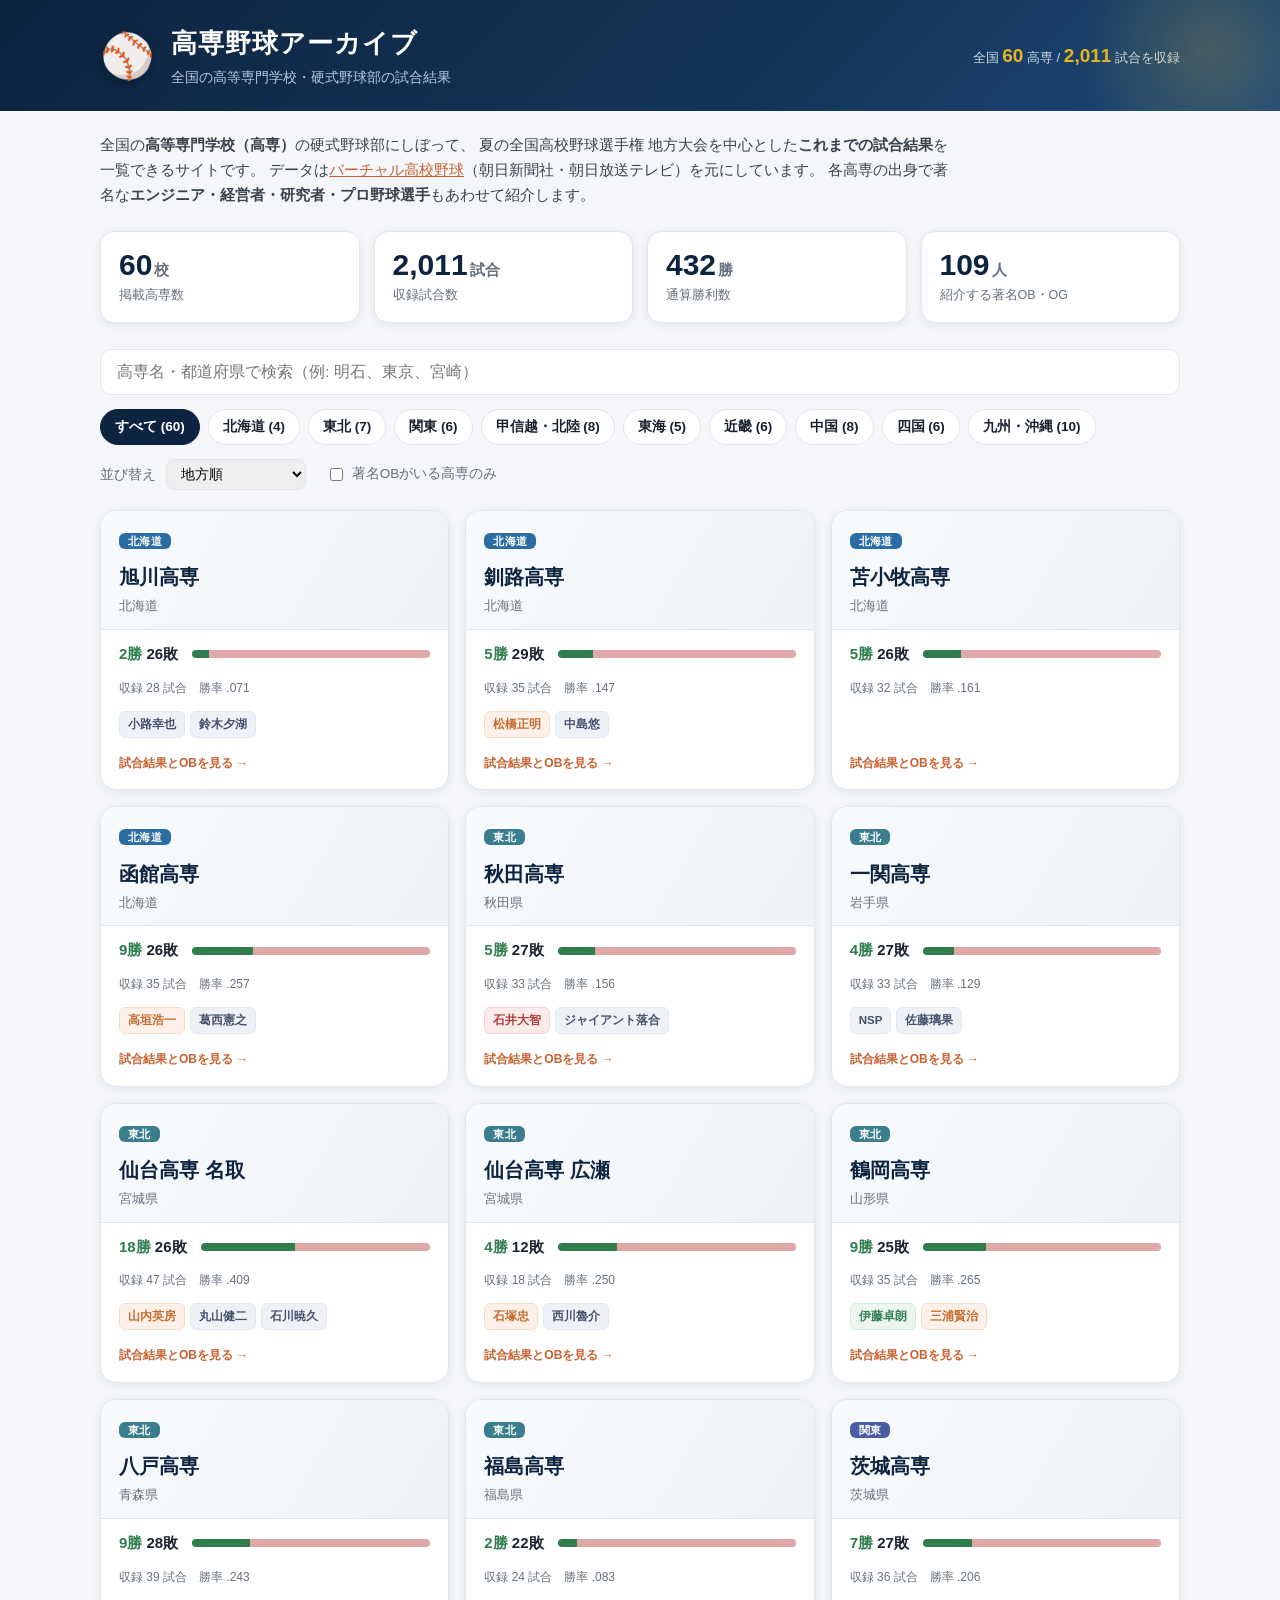
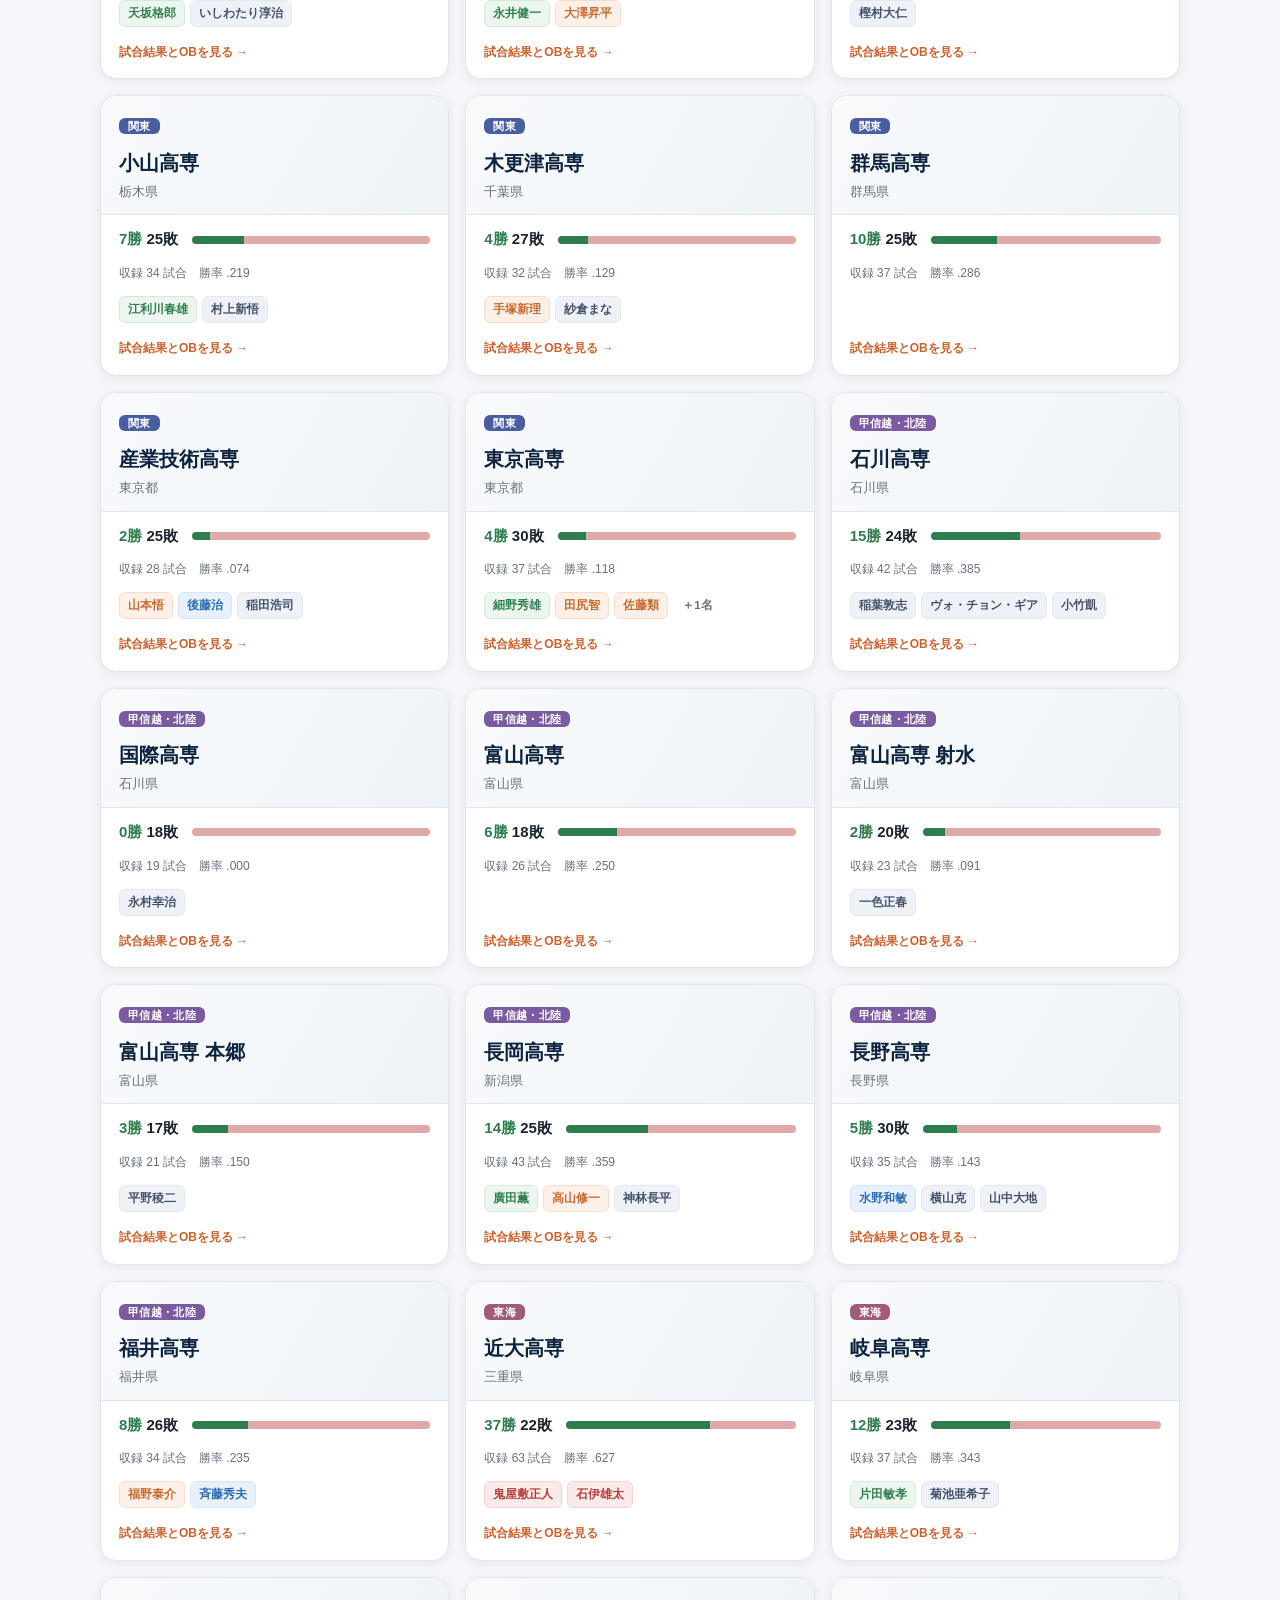
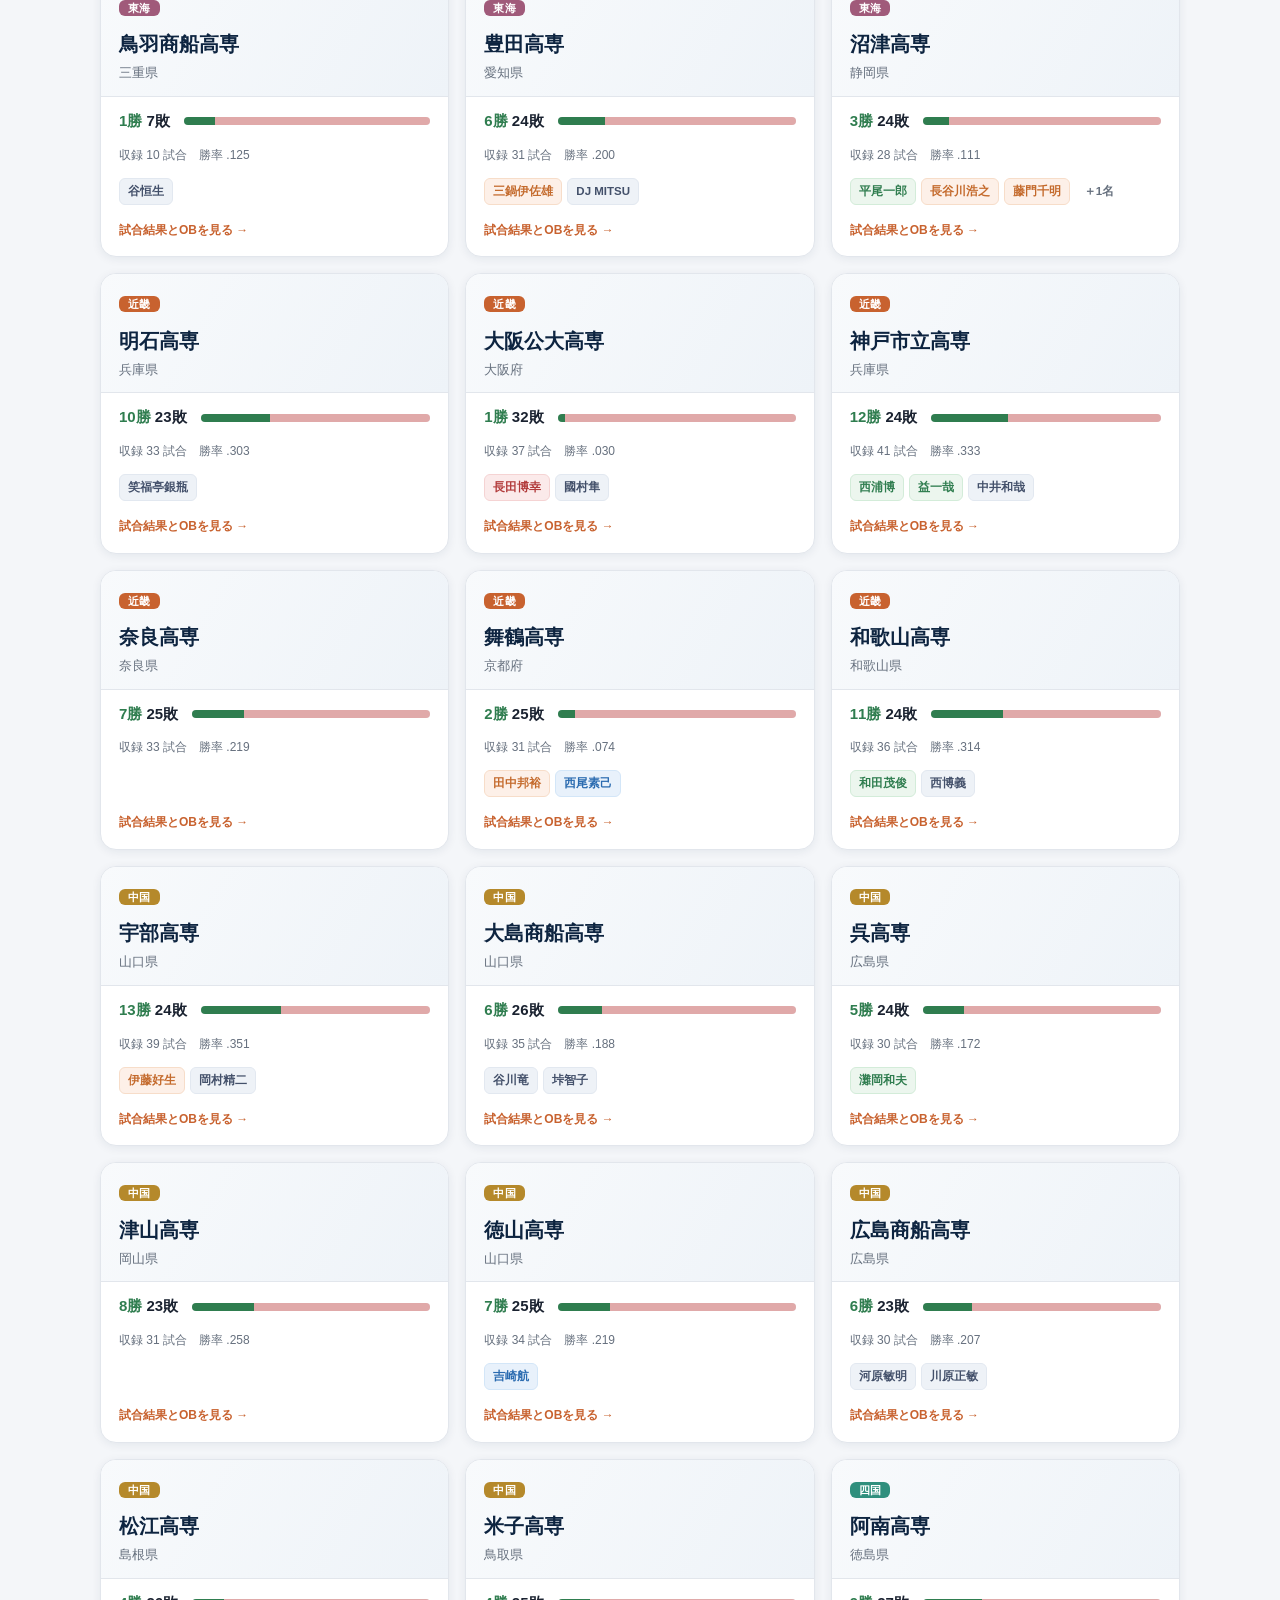
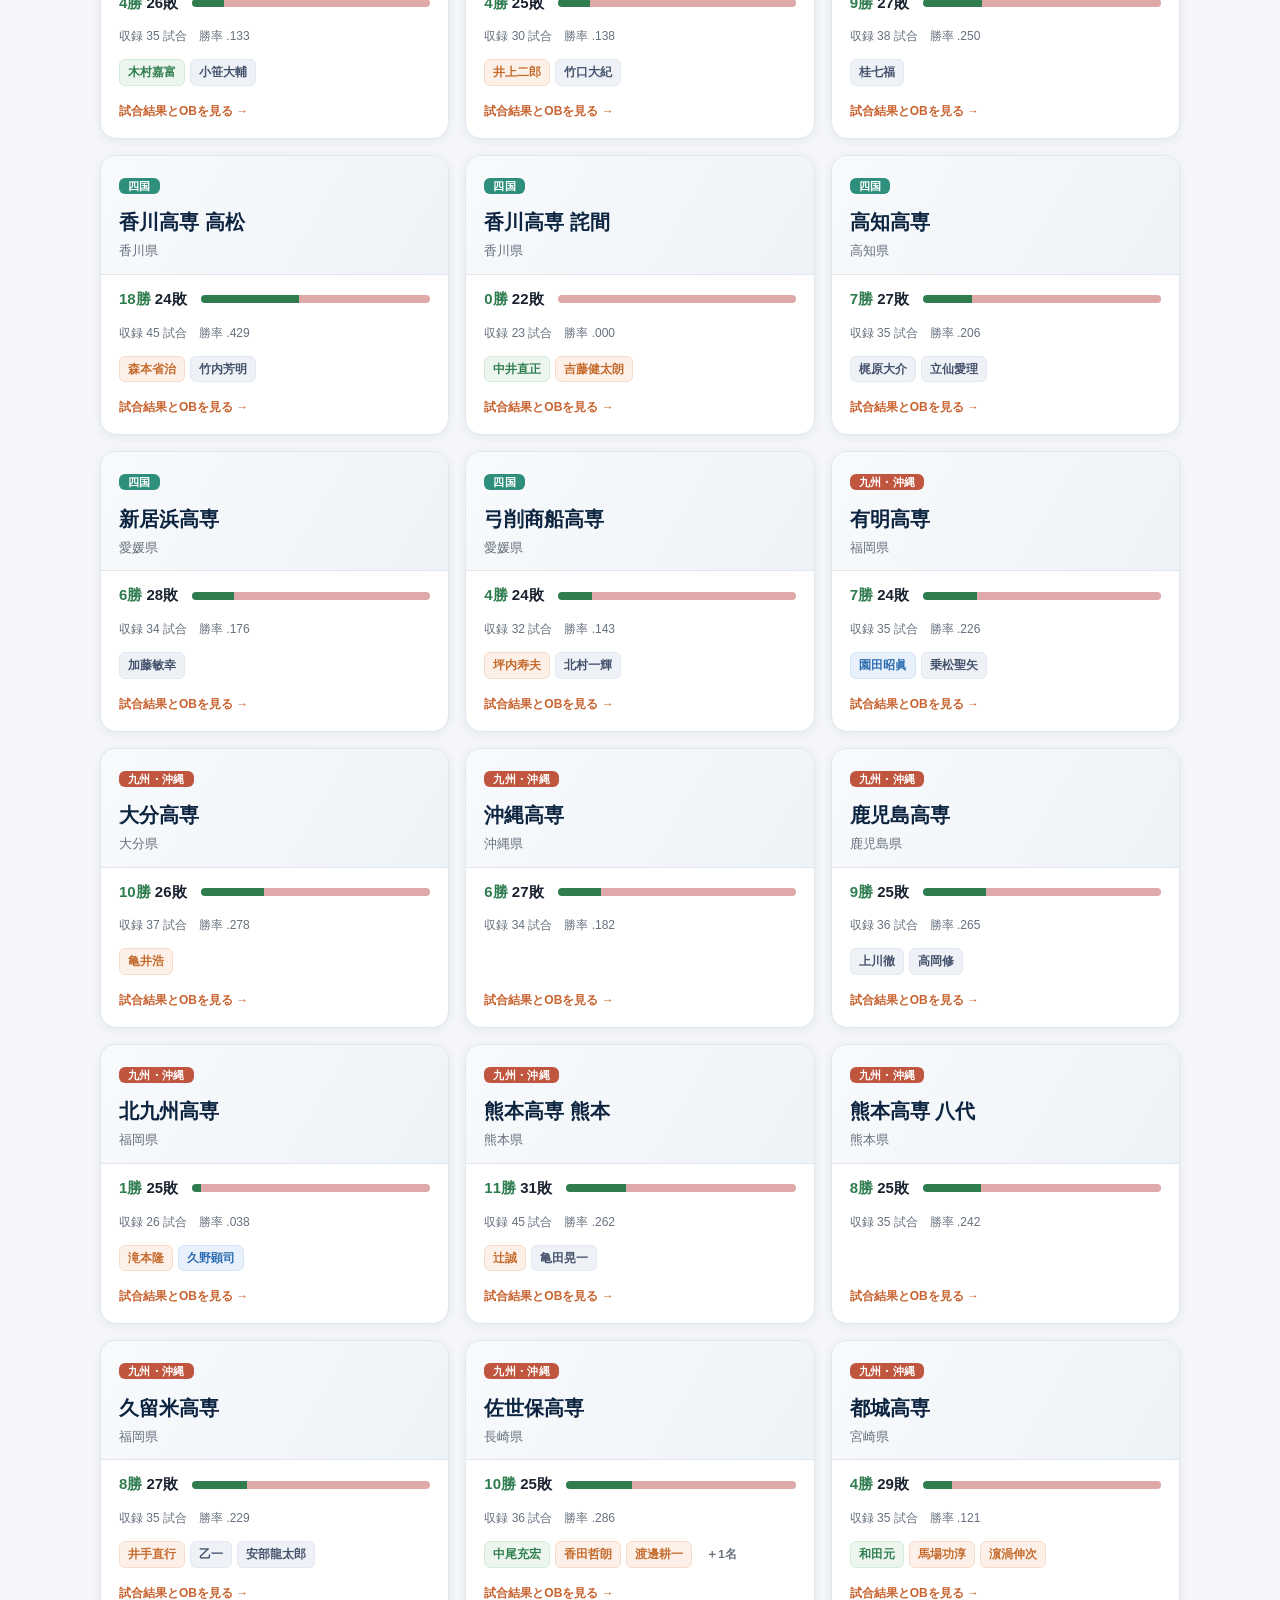
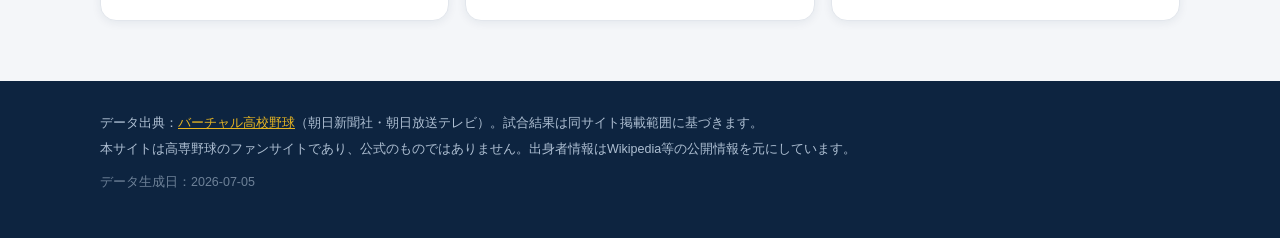
==== index.html @ f4e7f837 "全国高専の試合結果サイト「高専野球アーカイブ」を作成 バーチャル高校野球(vk.sportsbull.jp)の非公開JSON APIから、全国60の高専(本科 キャンパス単位・連合チーム含む)の硬式野" ====
<!DOCTYPE html>
<html lang="ja">
<head>
<meta charset="UTF-8">
<meta name="viewport" content="width=device-width, initial-scale=1.0">
<title>高専野球アーカイブ｜全国高専の試合結果</title>
<meta name="description" content="全国の高等専門学校（高専）の硬式野球部の試合結果を、バーチャル高校野球のデータからまとめたサイト。夏の選手権地方大会を中心にこれまでの戦績を掲載。各高専出身の著名なエンジニア・経営者・研究者・プロ野球選手も紹介。">
<link rel="preconnect" href="https://fonts.googleapis.com">
<link rel="stylesheet" href="assets/style.css">
<link rel="icon" href="data:image/svg+xml,%3Csvg xmlns='http://www.w3.org/2000/svg' viewBox='0 0 100 100'%3E%3Ctext y='.9em' font-size='90'%3E%E2%9A%BE%3C/text%3E%3C/svg%3E">
</head>
<body>
<header class="site-header">
  <div class="wrap header-inner">
    <div class="brand">
      <span class="brand-mark">⚾</span>
      <div class="brand-text">
        <h1>高専野球アーカイブ</h1>
        <p>全国の高等専門学校・硬式野球部の試合結果</p>
      </div>
    </div>
    <div class="header-meta" id="headerMeta"></div>
  </div>
</header>

<section class="intro wrap">
  <p>
    全国の<strong>高等専門学校（高専）</strong>の硬式野球部にしぼって、
    夏の全国高校野球選手権 地方大会を中心とした<strong>これまでの試合結果</strong>を一覧できるサイトです。
    データは<a href="https://vk.sportsbull.jp/koshien/" target="_blank" rel="noopener">バーチャル高校野球</a>（朝日新聞社・朝日放送テレビ）を元にしています。
    各高専の出身で著名な<strong>エンジニア・経営者・研究者・プロ野球選手</strong>もあわせて紹介します。
  </p>
</section>

<section class="stats wrap" id="statsRow"></section>

<section class="controls wrap">
  <div class="search-box">
    <input type="search" id="searchInput" placeholder="高専名・都道府県で検索（例: 明石、東京、宮崎）">
  </div>
  <div class="region-tabs" id="regionTabs"></div>
  <div class="sort-row">
    <label>並び替え
      <select id="sortSelect">
        <option value="region">地方順</option>
        <option value="wins">勝利数が多い順</option>
        <option value="games">試合数が多い順</option>
        <option value="winrate">勝率が高い順</option>
        <option value="kana">五十音順</option>
      </select>
    </label>
    <label class="chk"><input type="checkbox" id="alumniOnly"> 著名OBがいる高専のみ</label>
  </div>
</section>

<main class="wrap">
  <div class="school-grid" id="schoolGrid"></div>
  <p class="empty" id="emptyMsg" hidden>該当する高専が見つかりませんでした。</p>
</main>

<footer class="site-footer">
  <div class="wrap">
    <p>データ出典：<a href="https://vk.sportsbull.jp/koshien/" target="_blank" rel="noopener">バーチャル高校野球</a>（朝日新聞社・朝日放送テレビ）。試合結果は同サイト掲載範囲に基づきます。</p>
    <p>本サイトは高専野球のファンサイトであり、公式のものではありません。出身者情報はWikipedia等の公開情報を元にしています。</p>
    <p class="gen" id="genDate"></p>
  </div>
</footer>

<!-- 詳細モーダル -->
<div class="modal" id="modal" hidden>
  <div class="modal-backdrop" data-close></div>
  <div class="modal-panel" role="dialog" aria-modal="true">
    <button class="modal-close" data-close aria-label="閉じる">×</button>
    <div class="modal-body" id="modalBody"></div>
  </div>
</div>

<script src="assets/data.js"></script>
<script src="assets/app.js"></script>
</body>
</html>
---- assets/style.css ----
:root{
  --navy:#0d2440;
  --navy-2:#143458;
  --dirt:#c8622f;
  --dirt-2:#e0763c;
  --grass:#2f7d4f;
  --gold:#e6b422;
  --ink:#1a2230;
  --muted:#66707e;
  --line:#e2e6ec;
  --bg:#f4f6f9;
  --card:#ffffff;
  --win:#2f7d4f;
  --lose:#b23b3b;
  --shadow:0 2px 10px rgba(13,36,64,.07);
  --shadow-lg:0 18px 50px rgba(13,36,64,.28);
  font-family:"Hiragino Kaku Gothic ProN","Hiragino Sans","Noto Sans JP","Yu Gothic",Meiryo,sans-serif;
}
*{box-sizing:border-box}
html,body{margin:0;padding:0}
body{background:var(--bg);color:var(--ink);line-height:1.65;-webkit-font-smoothing:antialiased}
a{color:var(--dirt)}
.wrap{max-width:1120px;margin:0 auto;padding:0 20px}

/* header */
.site-header{
  background:linear-gradient(135deg,var(--navy) 0%,var(--navy-2) 60%,#1c4a7a 100%);
  color:#fff;position:relative;overflow:hidden;
}
.site-header::after{
  content:"";position:absolute;right:-60px;bottom:-70px;width:260px;height:260px;
  background:radial-gradient(circle at center,rgba(230,180,34,.22),transparent 70%);
}
.header-inner{display:flex;align-items:center;justify-content:space-between;gap:20px;padding:22px 20px;flex-wrap:wrap}
.brand{display:flex;align-items:center;gap:16px}
.brand-mark{font-size:44px;line-height:1;filter:drop-shadow(0 3px 6px rgba(0,0,0,.3))}
.brand-text h1{margin:0;font-size:26px;letter-spacing:.04em;font-weight:800}
.brand-text p{margin:2px 0 0;font-size:13.5px;color:#b9cbe0}
.header-meta{font-size:13px;color:#cdd9e8;text-align:right}
.header-meta b{color:var(--gold);font-size:19px}

/* intro */
.intro{padding:22px 20px 6px}
.intro p{margin:0;font-size:15px;color:#38434f;max-width:860px}

/* stats */
.stats{display:grid;grid-template-columns:repeat(4,1fr);gap:14px;padding:18px 20px 6px}
.stat-card{background:var(--card);border:1px solid var(--line);border-radius:14px;padding:16px 18px;box-shadow:var(--shadow)}
.stat-card .num{font-size:30px;font-weight:800;color:var(--navy);line-height:1.1}
.stat-card .num small{font-size:15px;color:var(--muted);font-weight:700;margin-left:2px}
.stat-card .lbl{font-size:12.5px;color:var(--muted);margin-top:4px}

/* controls */
.controls{padding:20px}
.search-box input{
  width:100%;padding:13px 16px;font-size:15.5px;border:1.5px solid var(--line);
  border-radius:12px;background:#fff;outline:none;transition:border-color .15s;
}
.search-box input:focus{border-color:var(--dirt)}
.region-tabs{display:flex;flex-wrap:wrap;gap:8px;margin-top:14px}
.region-tabs button{
  border:1.5px solid var(--line);background:#fff;color:var(--ink);
  padding:8px 14px;border-radius:999px;font-size:13.5px;cursor:pointer;font-weight:700;
  transition:all .15s;
}
.region-tabs button:hover{border-color:var(--dirt)}
.region-tabs button.active{background:var(--navy);border-color:var(--navy);color:#fff}
.sort-row{display:flex;align-items:center;gap:20px;margin-top:14px;flex-wrap:wrap;font-size:13.5px;color:var(--muted)}
.sort-row select{margin-left:6px;padding:6px 10px;border:1.5px solid var(--line);border-radius:8px;font-size:13.5px;font-family:inherit}
.sort-row .chk{display:flex;align-items:center;gap:6px;cursor:pointer}

/* grid */
.school-grid{display:grid;grid-template-columns:repeat(auto-fill,minmax(320px,1fr));gap:16px;padding-bottom:40px}
.card{
  background:var(--card);border:1px solid var(--line);border-radius:16px;overflow:hidden;
  box-shadow:var(--shadow);cursor:pointer;transition:transform .14s,box-shadow .14s;display:flex;flex-direction:column;
}
.card:hover{transform:translateY(-3px);box-shadow:0 12px 30px rgba(13,36,64,.14)}
.card-top{padding:16px 18px 12px;background:linear-gradient(120deg,#f8fafc,#eef3f8);border-bottom:1px solid var(--line);position:relative}
.card-region{font-size:11px;font-weight:800;color:#fff;background:var(--grass);padding:2px 9px;border-radius:6px;letter-spacing:.03em}
.card-region[data-r="北海道"]{background:#2b6ca3}
.card-region[data-r="東北"]{background:#3a7d8c}
.card-region[data-r="関東"]{background:#4a5da0}
.card-region[data-r="甲信越・北陸"]{background:#7a5aa0}
.card-region[data-r="東海"]{background:#a05a7a}
.card-region[data-r="近畿"]{background:var(--dirt)}
.card-region[data-r="中国"]{background:#b5892b}
.card-region[data-r="四国"]{background:#2f8f7d}
.card-region[data-r="九州・沖縄"]{background:#c0563f}
.card h2{margin:8px 0 2px;font-size:20px;font-weight:800;color:var(--navy)}
.card .pref{font-size:12.5px;color:var(--muted)}
.card-body{padding:12px 18px 16px;display:flex;flex-direction:column;gap:12px;flex:1}
.record{display:flex;align-items:center;gap:14px}
.record .rec-main{font-size:15px;font-weight:800;color:var(--ink)}
.record .rec-main .w{color:var(--win)}
.record .rec-main .l{color:var(--lose)}
.winbar{flex:1;height:8px;border-radius:99px;background:#edf0f4;overflow:hidden;display:flex}
.winbar .wb-w{background:var(--win)}
.winbar .wb-l{background:#e0a9a9}
.rec-sub{font-size:12px;color:var(--muted)}
.alumni-tags{display:flex;flex-wrap:wrap;gap:5px}
.tag{font-size:11.5px;font-weight:700;padding:3px 8px;border-radius:6px;background:#eef2f7;color:#43506a;border:1px solid #e2e8f0}
.tag.eng{background:#e8f1fb;color:#2a6bb0;border-color:#d3e6f8}
.tag.biz{background:#fdf0e8;color:#c46a2c;border-color:#f7ddc9}
.tag.res{background:#ecf6ee;color:#2f7d4f;border-color:#d3ecd9}
.tag.bb{background:#fbeaea;color:#b23b3b;border-color:#f5d3d3}
.tag.more{background:transparent;color:var(--muted);border-color:transparent}
.card-foot{margin-top:auto;font-size:12px;color:var(--dirt);font-weight:700}

.empty{text-align:center;color:var(--muted);padding:50px 0}

/* footer */
.site-footer{background:var(--navy);color:#aebfd2;padding:26px 0 40px;margin-top:20px;font-size:12.5px}
.site-footer a{color:#e6b422}
.site-footer p{margin:6px 0}
.site-footer .gen{opacity:.6;margin-top:12px}

/* modal */
.modal{position:fixed;inset:0;z-index:50;display:flex;align-items:flex-start;justify-content:center;padding:40px 16px;overflow-y:auto}
.modal[hidden]{display:none}
.modal-backdrop{position:fixed;inset:0;background:rgba(10,24,42,.55);backdrop-filter:blur(2px)}
.modal-panel{position:relative;background:var(--bg);border-radius:18px;max-width:840px;width:100%;box-shadow:var(--shadow-lg);z-index:1;margin:auto}
.modal-close{position:absolute;top:12px;right:14px;z-index:3;border:none;background:rgba(255,255,255,.9);width:38px;height:38px;border-radius:50%;font-size:22px;cursor:pointer;color:var(--navy);box-shadow:var(--shadow)}
.modal-body{padding:0 0 26px}
.m-head{background:linear-gradient(135deg,var(--navy),#1c4a7a);color:#fff;padding:26px 28px 22px;border-radius:18px 18px 0 0}
.m-head .m-region{font-size:11.5px;font-weight:800;background:rgba(255,255,255,.18);padding:3px 10px;border-radius:6px}
.m-head h2{margin:10px 0 2px;font-size:28px;font-weight:800}
.m-head .m-pref{font-size:13.5px;color:#c3d3e6}
.m-head .m-rec{margin-top:14px;display:flex;gap:22px;flex-wrap:wrap;font-size:13.5px}
.m-head .m-rec b{font-size:22px;display:block}
.m-teamnames{font-size:11.5px;color:#a9c0d8;margin-top:10px}
.m-section{padding:22px 28px 4px}
.m-section h3{font-size:16px;margin:0 0 12px;color:var(--navy);display:flex;align-items:center;gap:8px}
.m-section h3::before{content:"";width:4px;height:16px;background:var(--dirt);border-radius:2px}

/* alumni list */
.alumni-list{display:grid;grid-template-columns:1fr 1fr;gap:10px}
.alumnus{background:#fff;border:1px solid var(--line);border-radius:12px;padding:12px 14px}
.alumnus .a-top{display:flex;align-items:center;gap:8px}
.alumnus .a-name{font-weight:800;font-size:15px}
.alumnus .a-field{font-size:10.5px;font-weight:800;padding:2px 7px;border-radius:5px}
.a-field.eng{background:#e8f1fb;color:#2a6bb0}
.a-field.biz{background:#fdf0e8;color:#c46a2c}
.a-field.res{background:#ecf6ee;color:#2f7d4f}
.a-field.bb{background:#fbeaea;color:#b23b3b}
.a-field.etc{background:#eef2f7;color:#5a6478}
.alumnus .a-desc{font-size:12.5px;color:#4a5464;margin-top:5px;line-height:1.55}
.no-alumni{font-size:13px;color:var(--muted);background:#fff;border:1px dashed var(--line);border-radius:12px;padding:14px}

/* games */
.season-filter{display:flex;gap:6px;margin:0 0 12px}
.season-filter button{border:1.5px solid var(--line);background:#fff;padding:5px 13px;border-radius:999px;font-size:12.5px;cursor:pointer;font-weight:700;color:var(--ink)}
.season-filter button.active{background:var(--dirt);border-color:var(--dirt);color:#fff}
.year-group{margin-bottom:18px}
.year-head{display:flex;align-items:baseline;gap:10px;margin:0 0 8px;padding-bottom:5px;border-bottom:2px solid #e6ebf1}
.year-head .yr{font-size:18px;font-weight:800;color:var(--navy)}
.year-head .yr-sum{font-size:12px;color:var(--muted)}
.game-table{width:100%;border-collapse:collapse;font-size:13px;background:#fff;border-radius:10px;overflow:hidden}
.game-table td{padding:9px 10px;border-bottom:1px solid #eef1f5;vertical-align:middle}
.game-table tr:last-child td{border-bottom:none}
.g-tour{color:var(--muted);font-size:11.5px;white-space:nowrap}
.g-round{font-weight:700;white-space:nowrap;font-size:12px}
.g-opp{font-weight:700}
.g-opp .self{color:var(--muted);font-weight:600;font-size:11px}
.g-score{font-weight:800;font-variant-numeric:tabular-nums;white-space:nowrap;text-align:center}
.g-res{width:30px;text-align:center;font-weight:800}
.badge{display:inline-block;min-width:24px;padding:2px 7px;border-radius:6px;color:#fff;font-size:11.5px;font-weight:800;text-align:center}
.badge.win{background:var(--win)}
.badge.lose{background:var(--lose)}
.badge.draw{background:#7c8698}
.season-pill{display:inline-block;font-size:10px;font-weight:800;padding:1px 6px;border-radius:4px;margin-right:6px;color:#fff}
.season-pill.夏{background:var(--dirt)}
.season-pill.春{background:#5aa0c0}
.season-pill.秋{background:#b5892b}
.season-pill.その他{background:#8892a0}

@media (max-width:720px){
  .stats{grid-template-columns:1fr 1fr}
  .brand-text h1{font-size:21px}
  .school-grid{grid-template-columns:1fr}
  .alumni-list{grid-template-columns:1fr}
  .header-meta{text-align:left;width:100%}
  .m-head h2{font-size:23px}
}
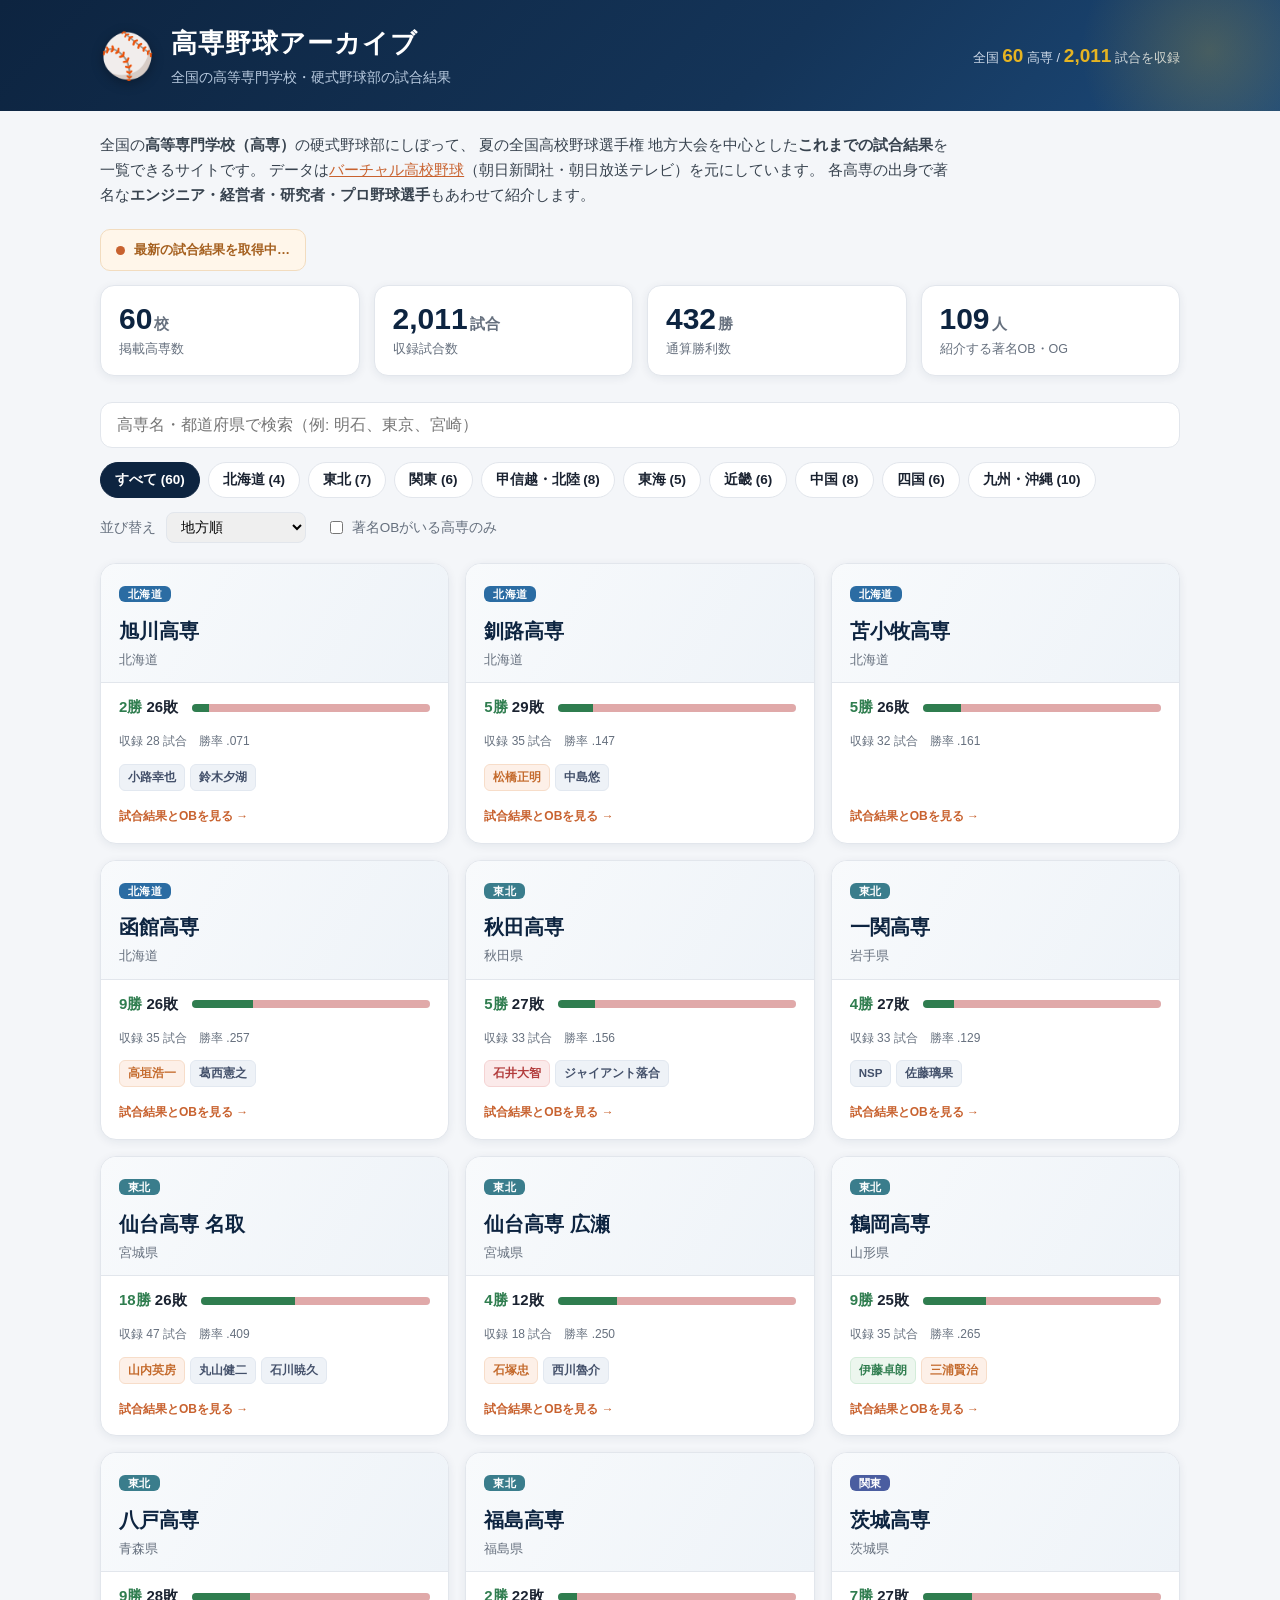
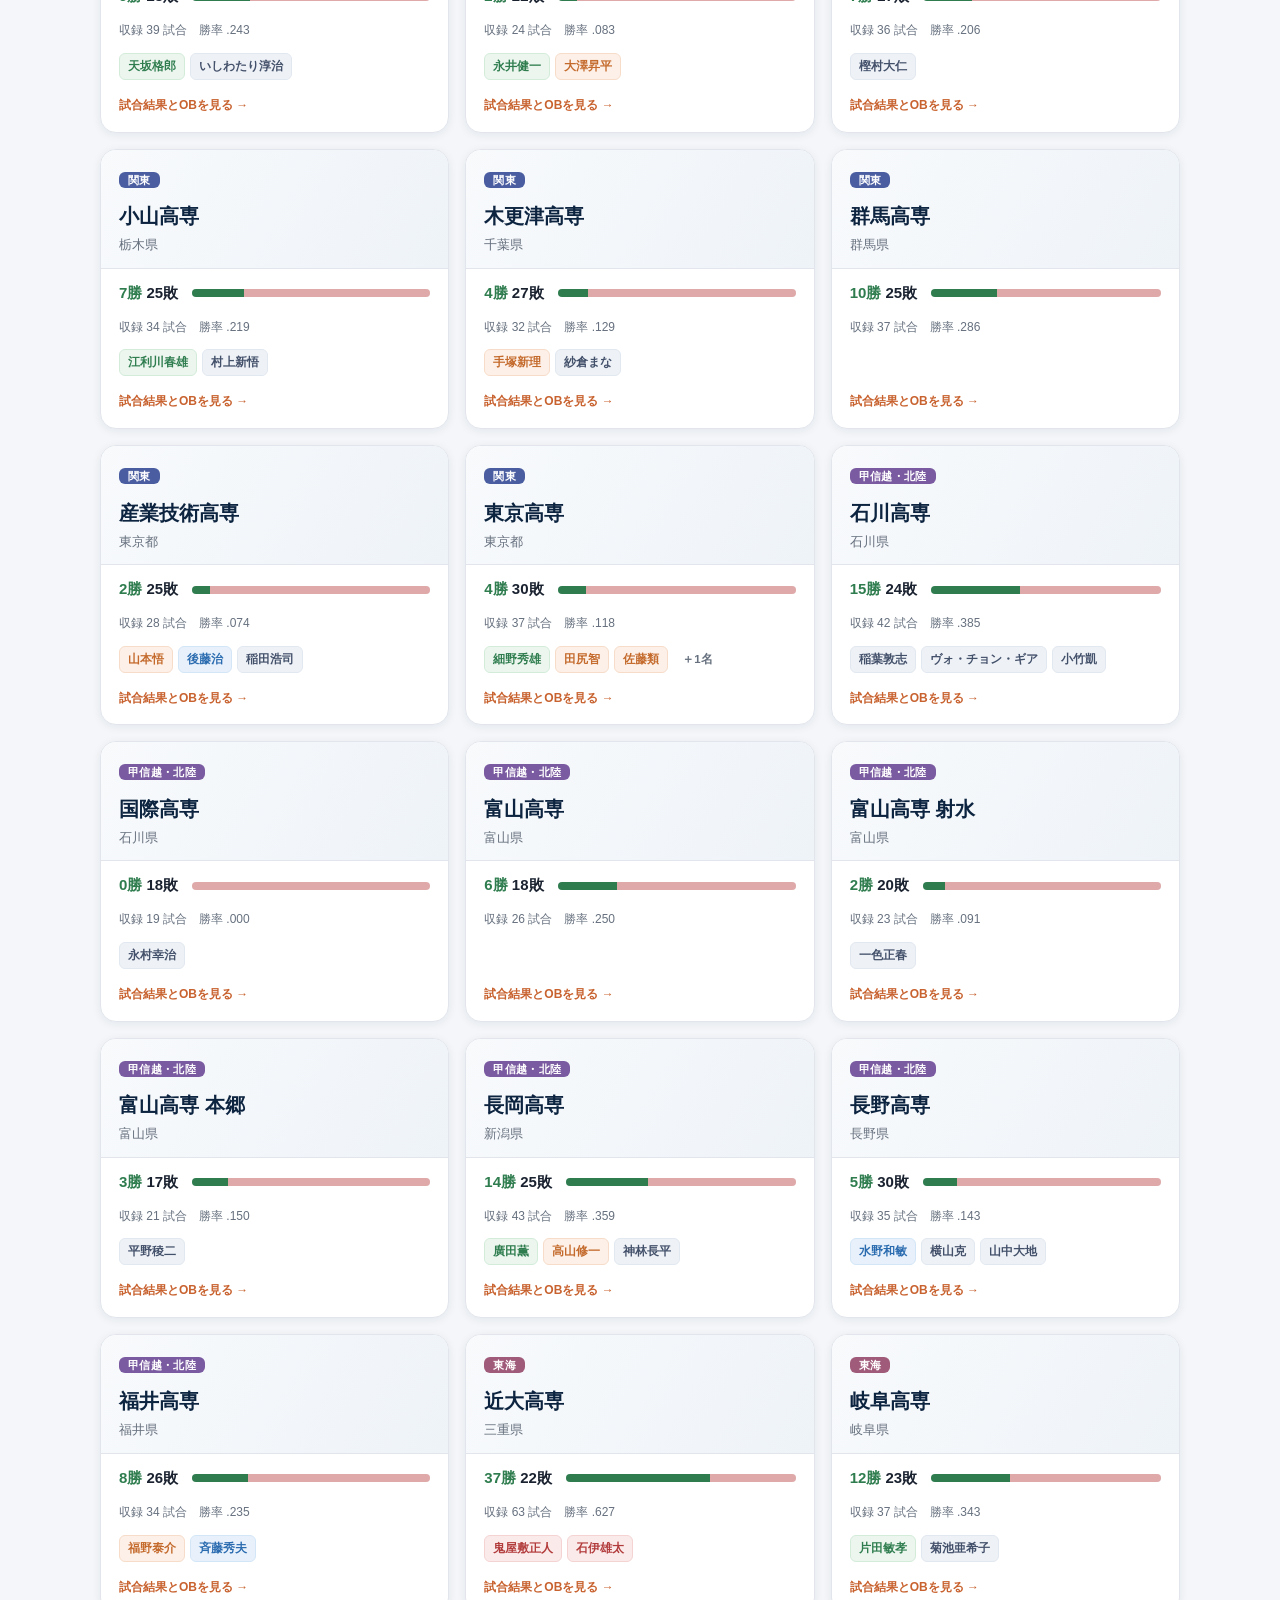
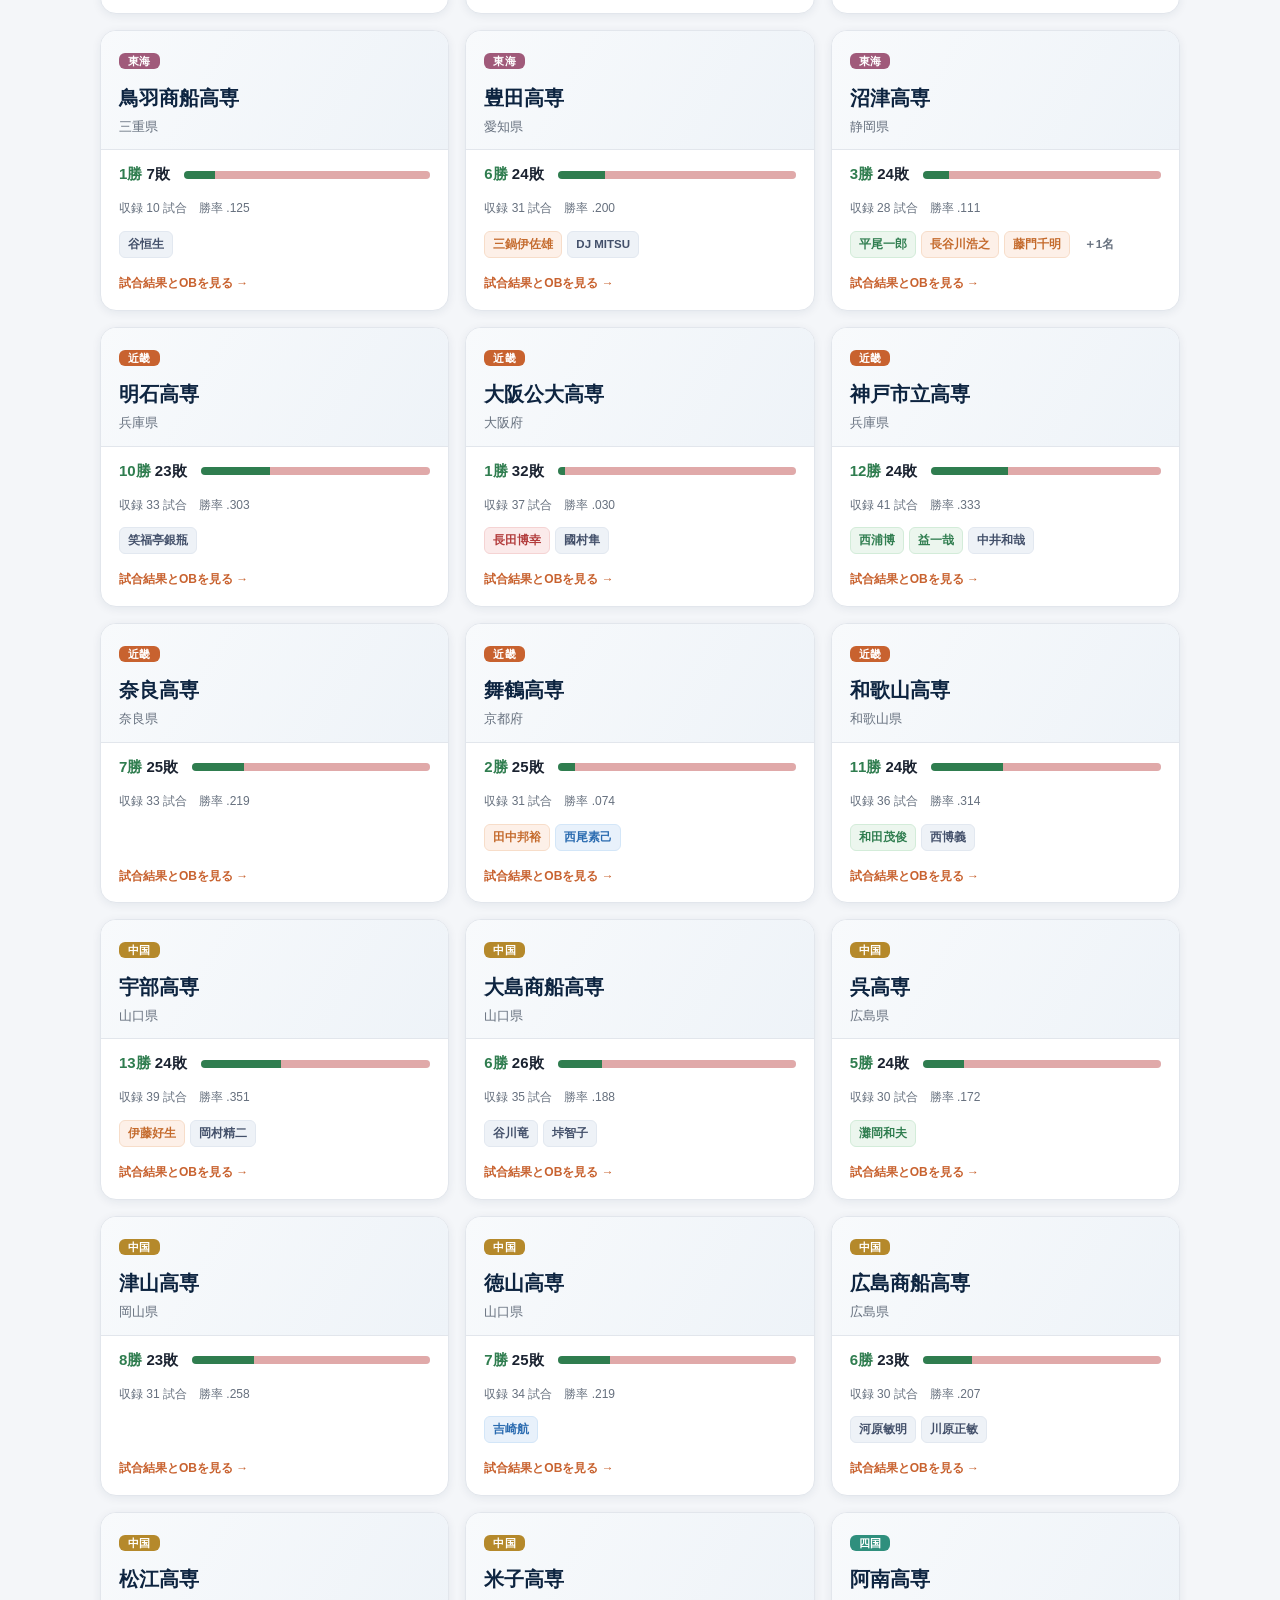
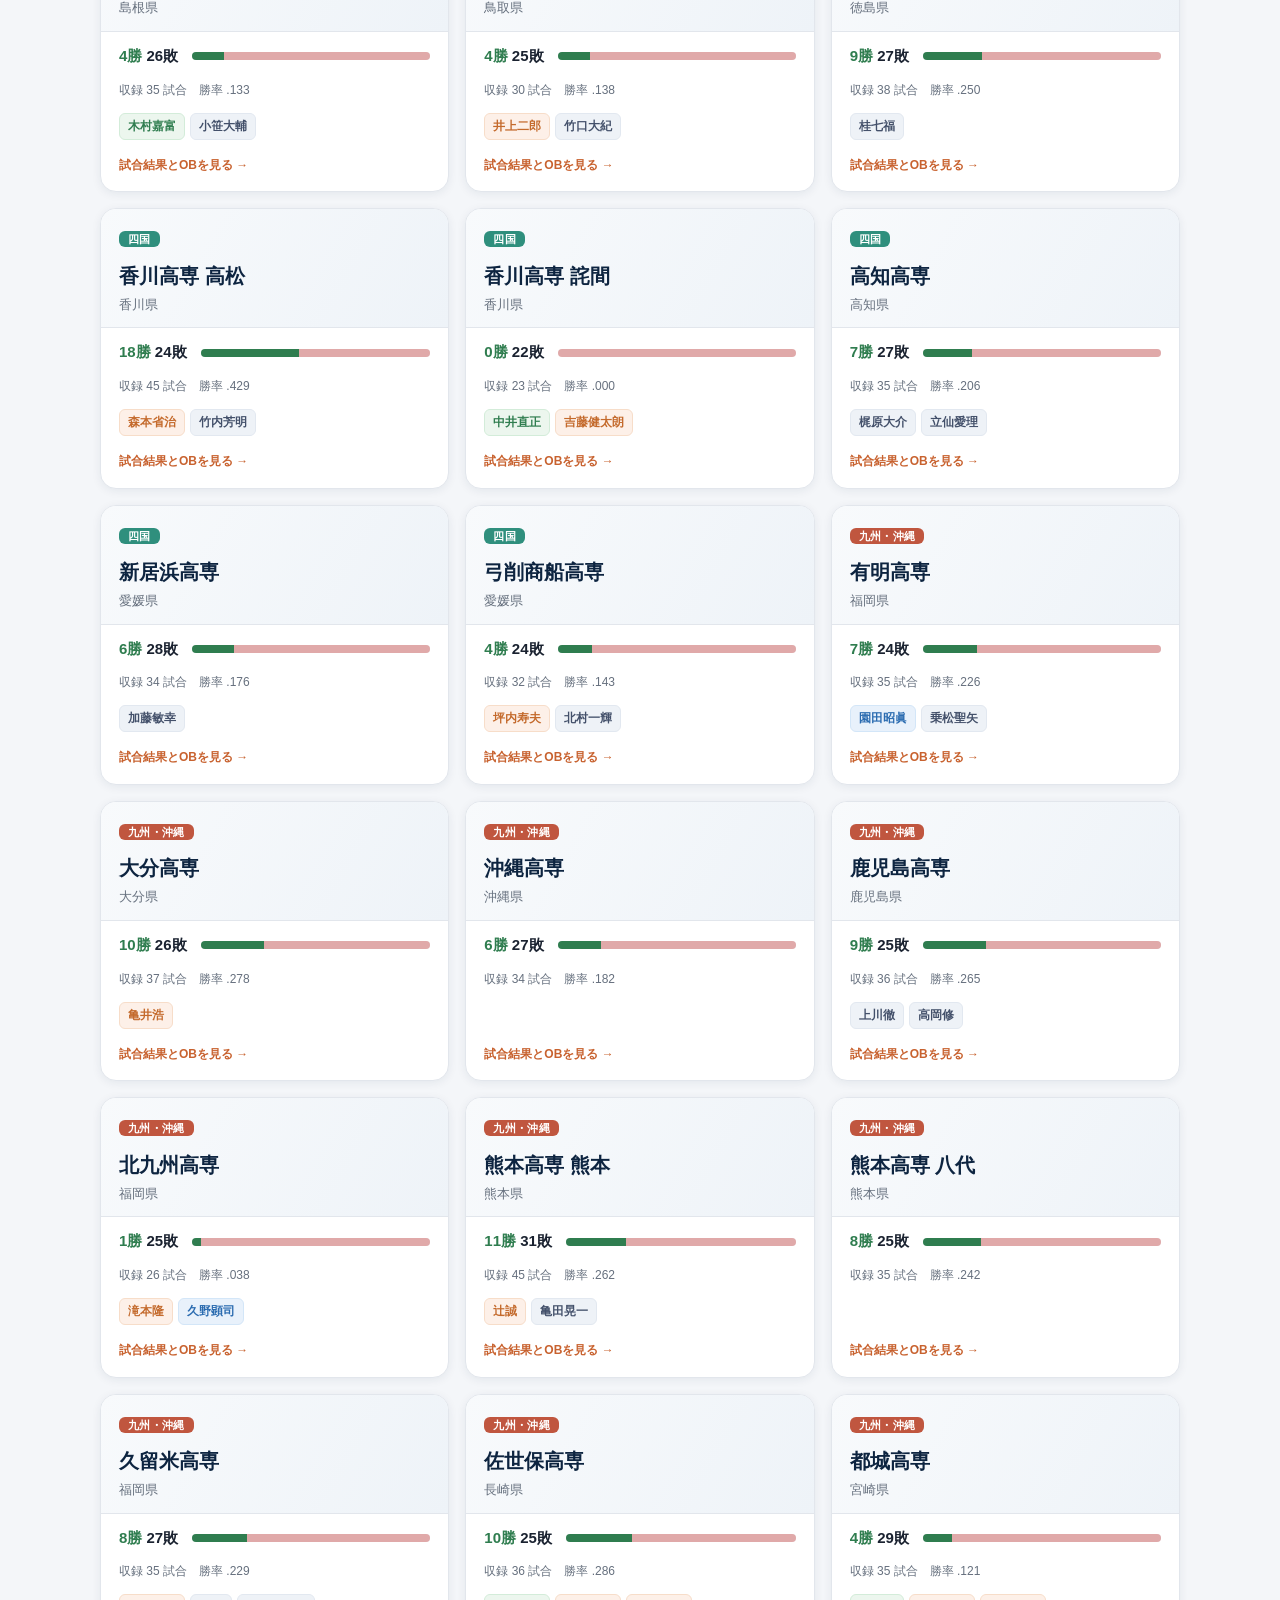
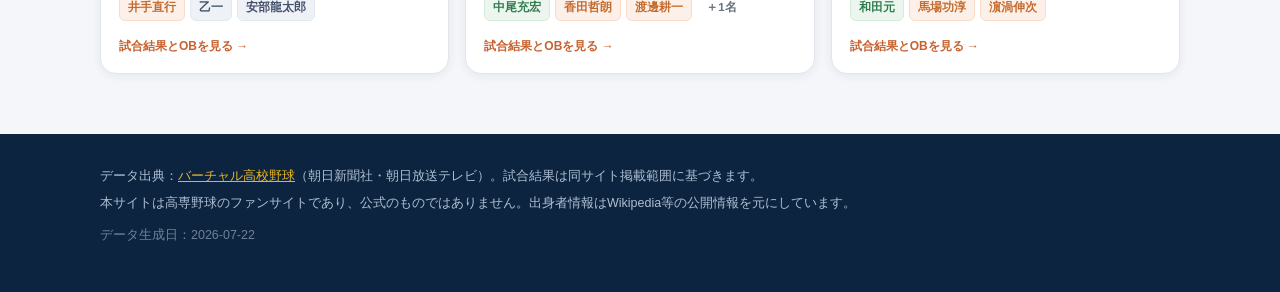
==== commit c56a4562: "ページを開くたびに最新試合結果を取得するライブ更新を追加 夏の地方大会シーズン向けに、表示時にスナップショットを即時表示しつつ、 バックグラウンドでバーチャル高校野球のJSONP API(school" ====
--- a/index.html
+++ b/index.html
@@ -31,6 +31,8 @@
     各高専の出身で著名な<strong>エンジニア・経営者・研究者・プロ野球選手</strong>もあわせて紹介します。
   </p>
 </section>
+
+<div class="wrap"><div class="live-status" id="liveStatus" hidden></div></div>
 
 <section class="stats wrap" id="statsRow"></section>
 
--- a/assets/style.css
+++ b/assets/style.css
@@ -42,6 +42,15 @@
 /* intro */
 .intro{padding:22px 20px 6px}
 .intro p{margin:0;font-size:15px;color:#38434f;max-width:860px}
+
+/* live status */
+.live-status{margin:16px 0 -4px;padding:9px 15px;border-radius:10px;font-size:13px;font-weight:700;display:inline-flex;align-items:center;gap:9px}
+.live-status.loading{background:#fff6ea;color:#a5601f;border:1px solid #f2dcbf}
+.live-status.done{background:#ecf6ee;color:#2f7d4f;border:1px solid #d3ecd9}
+.live-status .ls-dot{width:9px;height:9px;border-radius:50%;background:var(--dirt);position:relative;flex:none}
+.live-status.loading .ls-dot{animation:pulse 1s ease-in-out infinite}
+@keyframes pulse{0%,100%{opacity:.35;transform:scale(.8)}50%{opacity:1;transform:scale(1.15)}}
+@media (prefers-reduced-motion:reduce){.live-status .ls-dot{animation:none}}
 
 /* stats */
 .stats{display:grid;grid-template-columns:repeat(4,1fr);gap:14px;padding:18px 20px 6px}
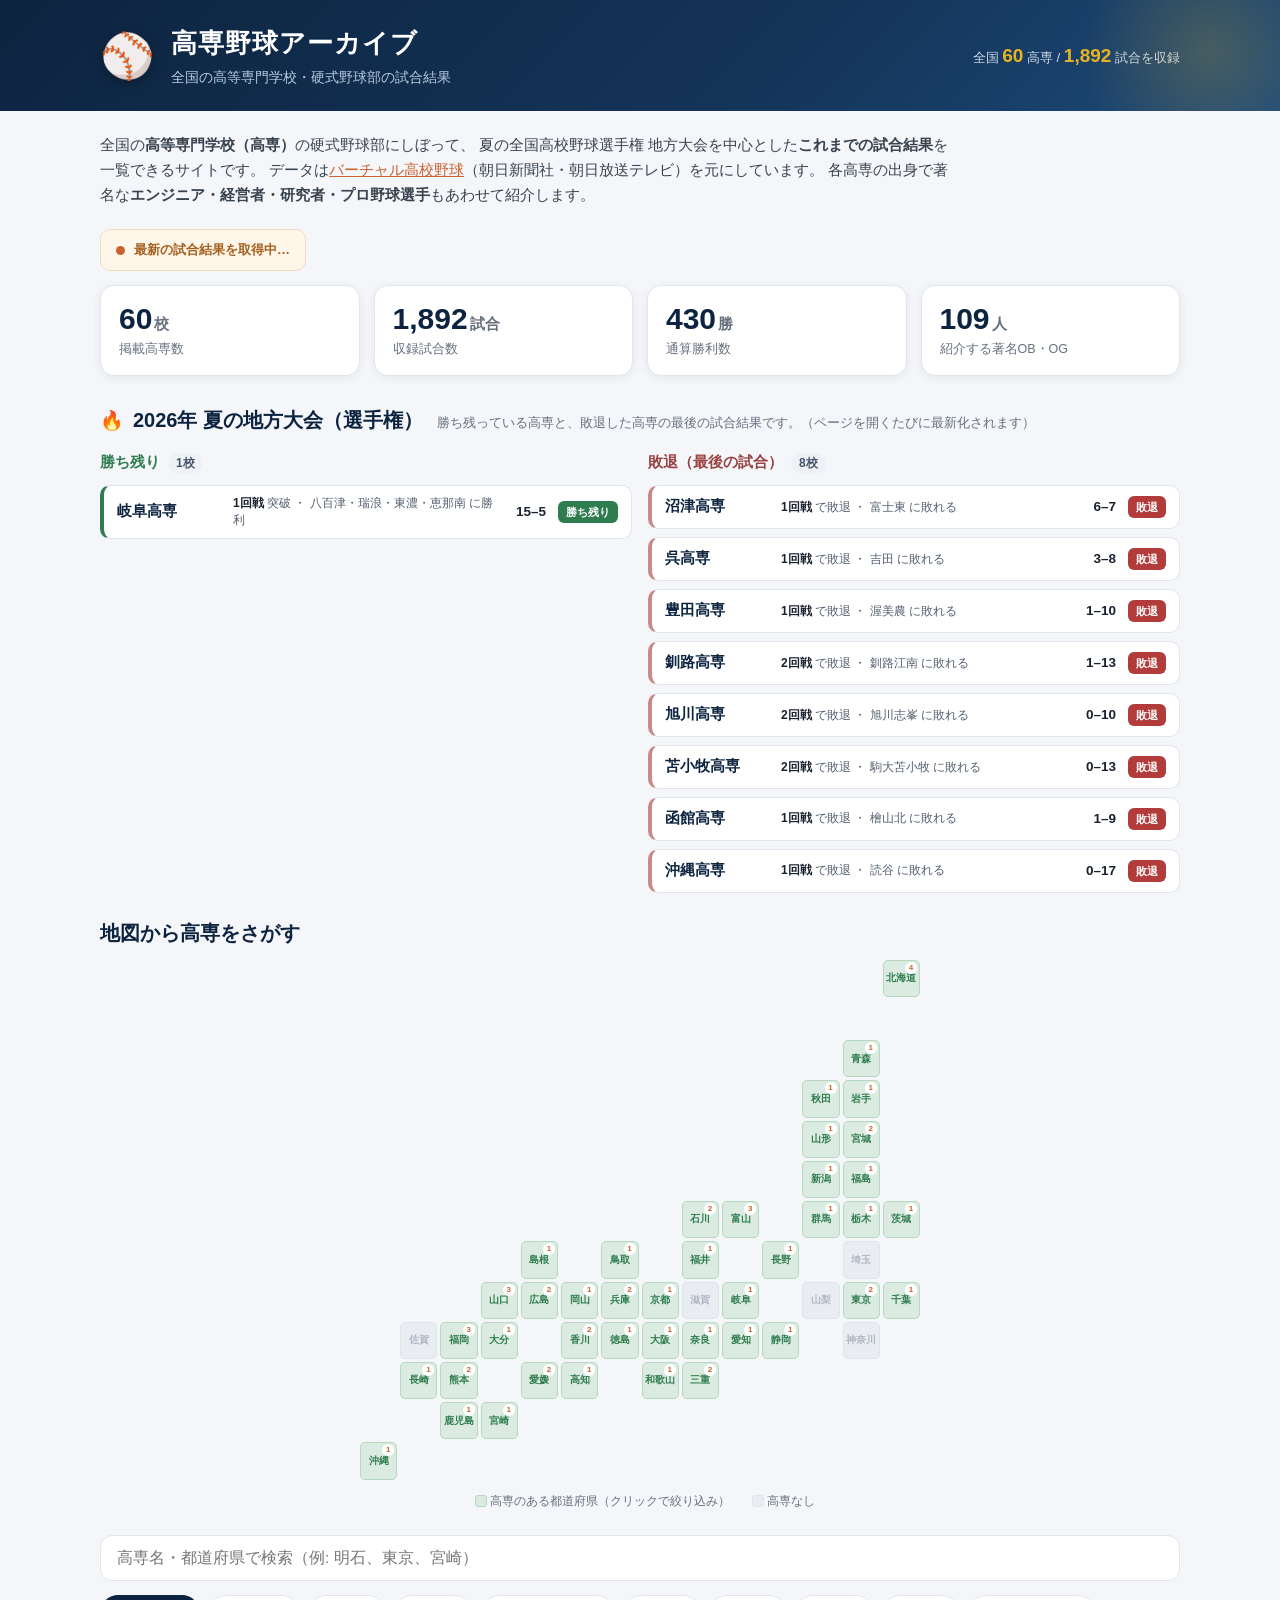
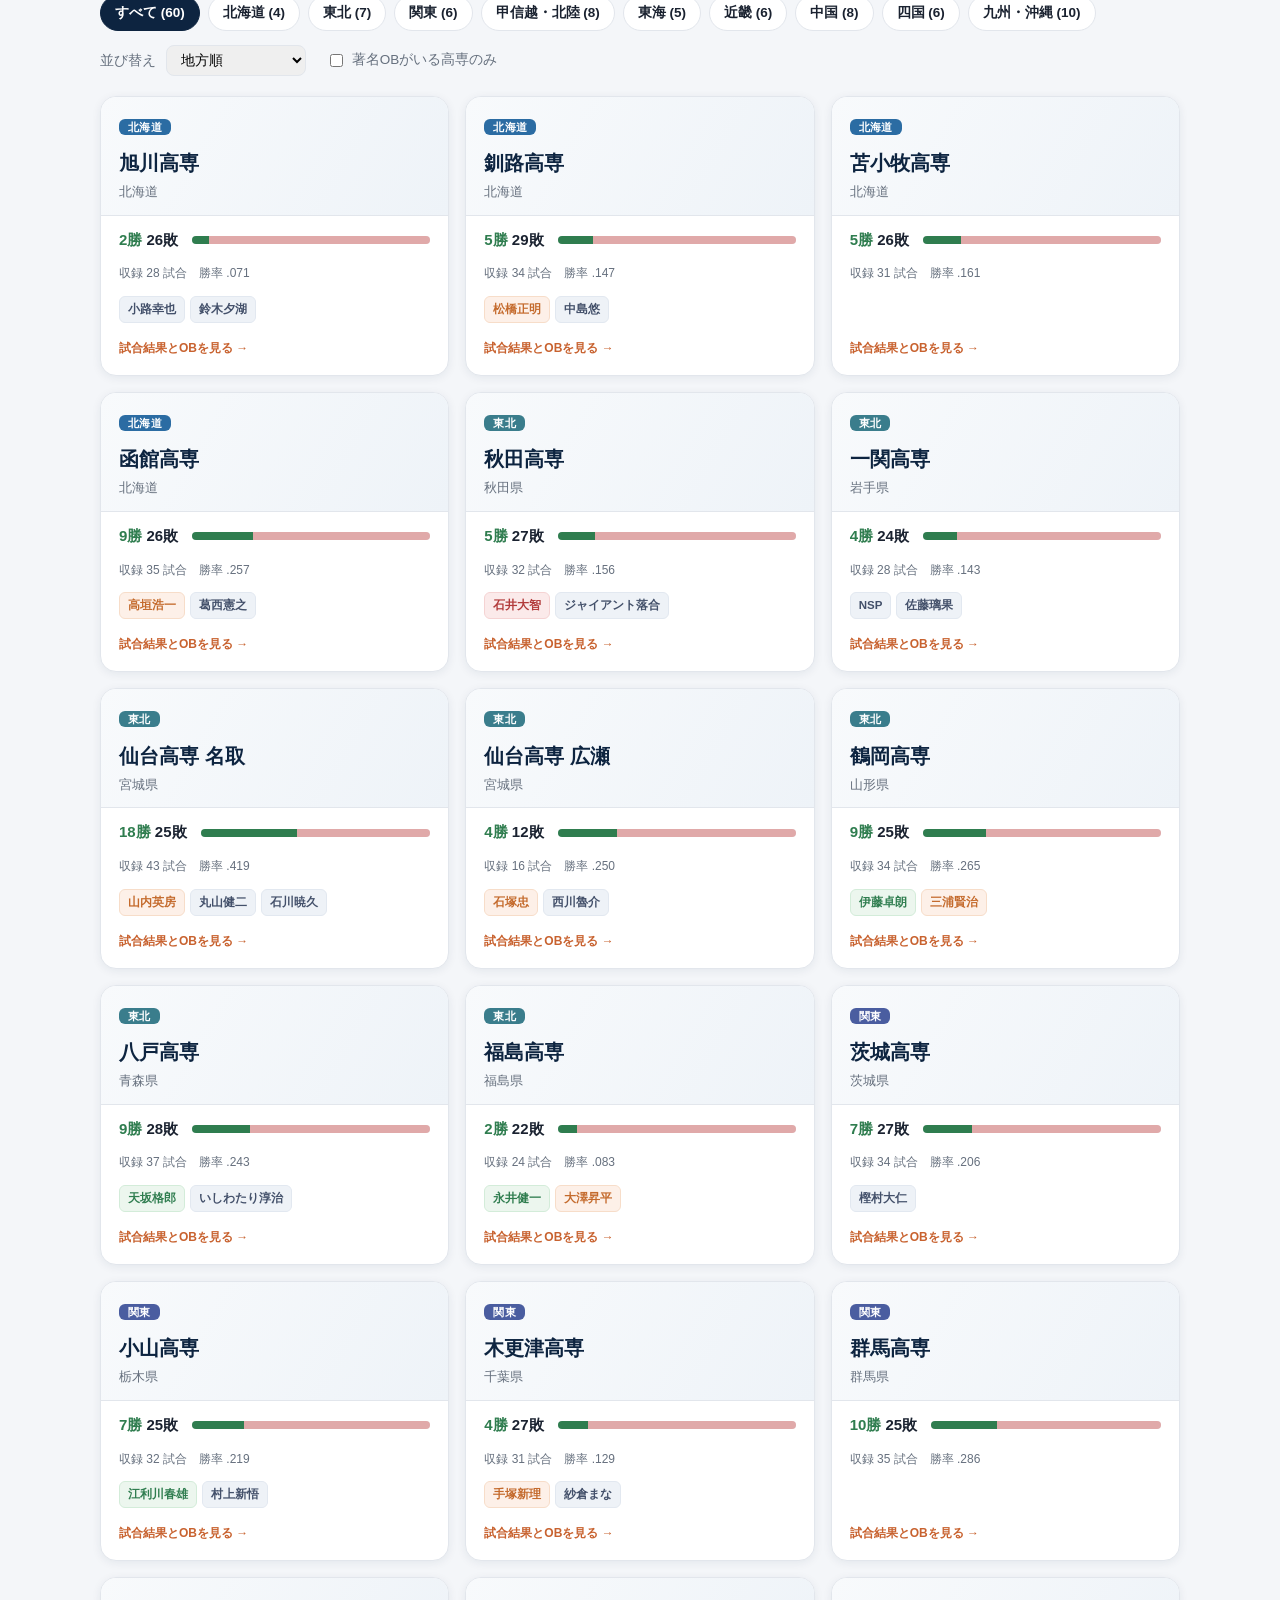
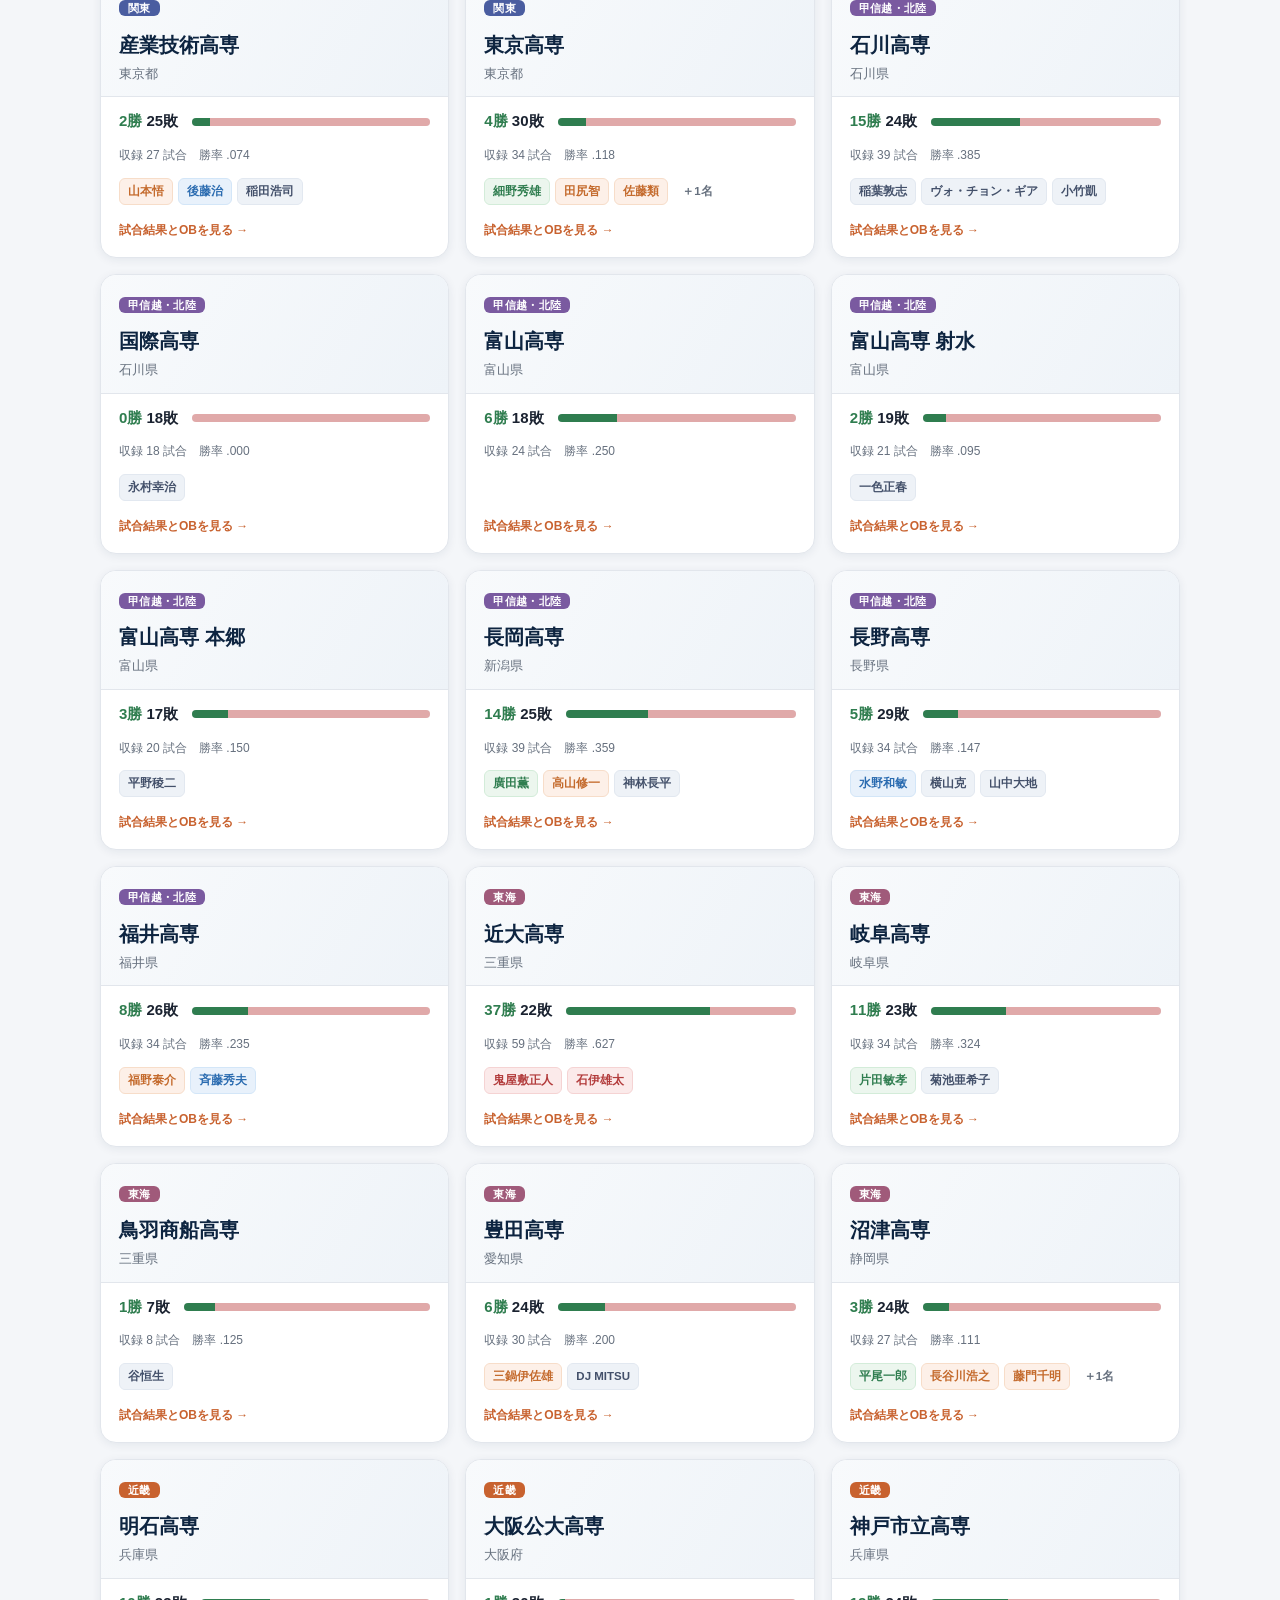
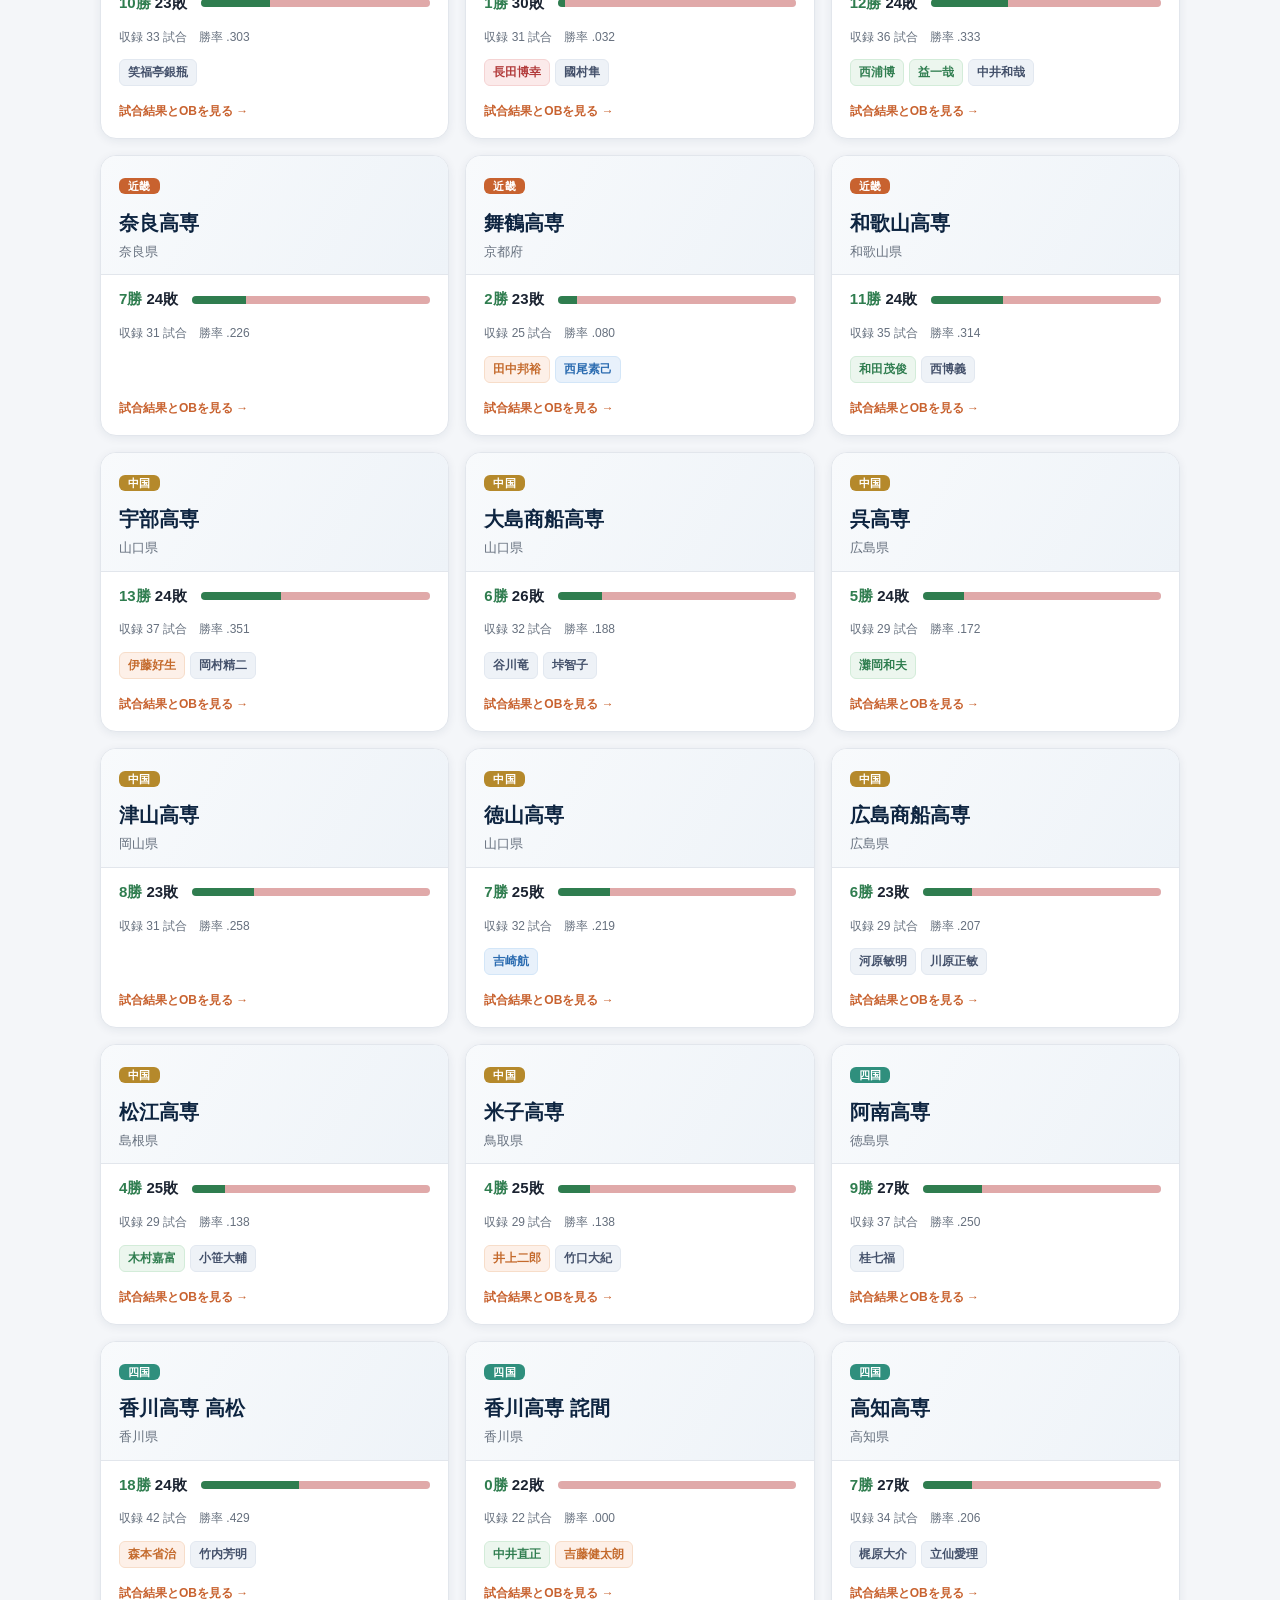
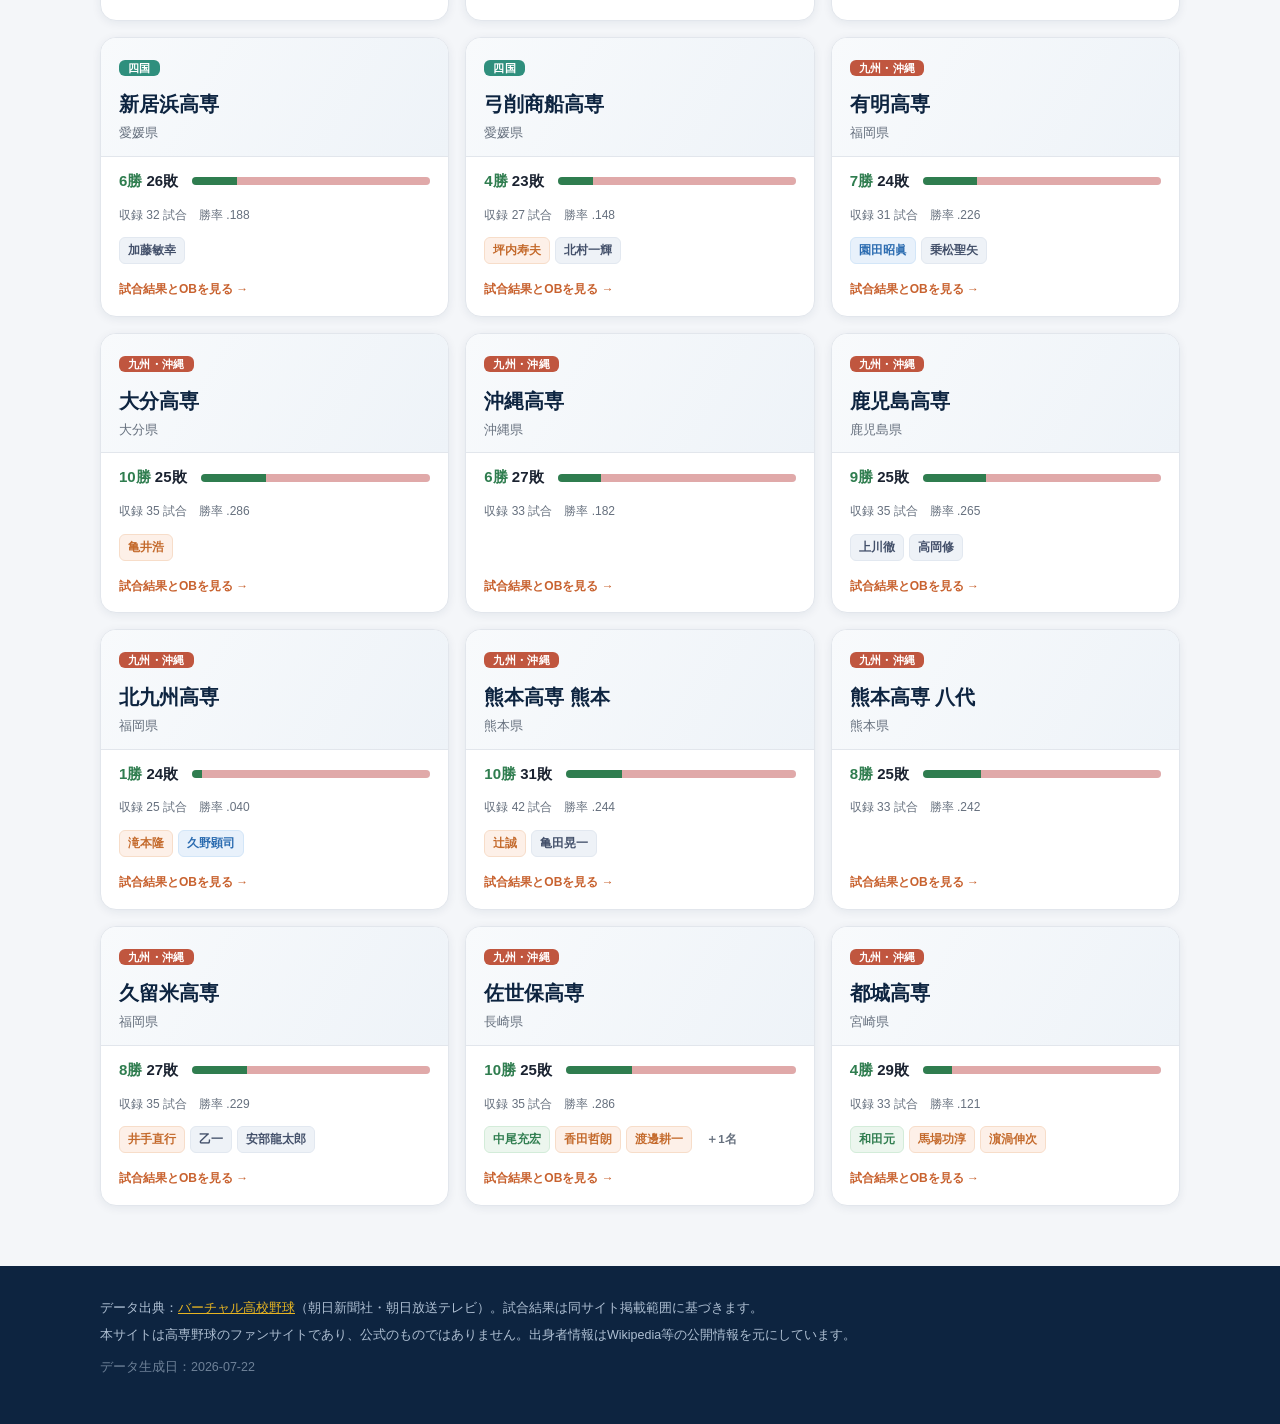
==== commit e97b8c0b: "中止試合の除外・日本地図セレクタ・開催中大会ボードを追加 - 中止/ノーゲーム(status_id≠3)を試合結果から除外し、0-0を引き分けと誤表示   しないよう修正(延べ2011→1892試合)" ====
--- a/index.html
+++ b/index.html
@@ -35,6 +35,32 @@
 <div class="wrap"><div class="live-status" id="liveStatus" hidden></div></div>
 
 <section class="stats wrap" id="statsRow"></section>
+
+<section class="current wrap" id="currentSection" hidden>
+  <div class="current-head">
+    <h2 id="currentTitle">開催中の大会</h2>
+    <p class="current-note">勝ち残っている高専と、敗退した高専の最後の試合結果です。（ページを開くたびに最新化されます）</p>
+  </div>
+  <div class="current-cols">
+    <div class="current-col">
+      <h3 class="cc-title alive">勝ち残り <span id="aliveCount" class="cc-count"></span></h3>
+      <div class="current-list" id="aliveList"></div>
+    </div>
+    <div class="current-col">
+      <h3 class="cc-title out">敗退（最後の試合） <span id="outCount" class="cc-count"></span></h3>
+      <div class="current-list" id="outList"></div>
+    </div>
+  </div>
+</section>
+
+<section class="mapwrap wrap">
+  <div class="map-head">
+    <h2>地図から高専をさがす</h2>
+    <div class="map-selected" id="mapSelected" hidden></div>
+  </div>
+  <div class="jpmap" id="jpMap"></div>
+  <p class="map-legend"><span class="lg-swatch has"></span>高専のある都道府県（クリックで絞り込み）　<span class="lg-swatch none"></span>高専なし</p>
+</section>
 
 <section class="controls wrap">
   <div class="search-box">
--- a/assets/style.css
+++ b/assets/style.css
@@ -58,6 +58,53 @@
 .stat-card .num{font-size:30px;font-weight:800;color:var(--navy);line-height:1.1}
 .stat-card .num small{font-size:15px;color:var(--muted);font-weight:700;margin-left:2px}
 .stat-card .lbl{font-size:12.5px;color:var(--muted);margin-top:4px}
+
+/* current tournament */
+.current{padding:22px 20px 6px}
+.current-head{display:flex;align-items:baseline;gap:14px;flex-wrap:wrap;margin-bottom:14px}
+.current-head h2{margin:0;font-size:20px;color:var(--navy);display:flex;align-items:center;gap:9px}
+.current-head h2::before{content:"🔥";font-size:19px}
+.current-note{margin:0;font-size:12.5px;color:var(--muted)}
+.current-cols{display:grid;grid-template-columns:1fr 1fr;gap:16px}
+.cc-title{margin:0 0 10px;font-size:14.5px;display:flex;align-items:center;gap:8px}
+.cc-title.alive{color:var(--win)}
+.cc-title.out{color:#9a4040}
+.cc-count{font-size:12px;font-weight:800;background:#eef2f7;color:#46536b;padding:1px 8px;border-radius:99px}
+.current-list{display:flex;flex-direction:column;gap:8px}
+.cur-item{display:flex;align-items:center;gap:12px;background:var(--card);border:1px solid var(--line);border-left-width:4px;border-radius:10px;padding:9px 13px;cursor:pointer;transition:transform .12s,box-shadow .12s}
+.cur-item:hover{transform:translateX(2px);box-shadow:var(--shadow)}
+.cur-item.alive{border-left-color:var(--win)}
+.cur-item.out{border-left-color:#c98a8a}
+.cur-name{font-weight:800;font-size:14.5px;color:var(--navy);flex:none;min-width:104px}
+.cur-detail{font-size:12px;color:#546070;flex:1;line-height:1.4}
+.cur-detail .cd-round{font-weight:700;color:var(--ink)}
+.cur-detail .cd-opp{color:#546070}
+.cur-score{font-weight:800;font-variant-numeric:tabular-nums;font-size:13.5px;white-space:nowrap}
+.cur-badge{flex:none;font-size:11px;font-weight:800;padding:2px 8px;border-radius:6px;color:#fff}
+.cur-badge.alive{background:var(--win)}
+.cur-badge.out{background:#b23b3b}
+.current-empty{font-size:12.5px;color:var(--muted);padding:8px 2px}
+
+/* japan map */
+.mapwrap{padding:18px 20px 4px}
+.map-head{display:flex;align-items:baseline;gap:14px;flex-wrap:wrap;margin-bottom:10px}
+.map-head h2{margin:0;font-size:20px;color:var(--navy)}
+.map-selected{font-size:13px;font-weight:700;color:var(--dirt);cursor:pointer;background:#fdf0e8;border:1px solid #f7ddc9;padding:3px 12px;border-radius:99px}
+.map-selected .ms-x{margin-left:8px;font-weight:800}
+.jpmap{display:grid;grid-auto-rows:1fr;gap:3px;max-width:560px;margin:0 auto}
+.jpmap::before{content:"";width:0;padding-bottom:0}
+.pref-tile{position:relative;border-radius:5px;background:#e9edf2;border:1px solid #dfe4ea;font-size:9.5px;font-weight:700;color:#aeb6c2;display:flex;align-items:center;justify-content:center;text-align:center;line-height:1.05;aspect-ratio:1/1;overflow:hidden;user-select:none;padding:1px}
+.pref-tile.has{background:#dcebe1;border-color:#b6d8c1;color:#2f7d4f;cursor:pointer;transition:transform .1s,background .12s,box-shadow .12s}
+.pref-tile.has:hover{background:var(--grass);color:#fff;transform:scale(1.08);z-index:2;box-shadow:var(--shadow)}
+.pref-tile.has .pt-n{font-size:10px}
+.pref-tile.has .pt-c{position:absolute;top:1px;right:2px;font-size:8px;font-weight:800;color:var(--dirt);background:#fff;border-radius:99px;min-width:12px;height:12px;line-height:12px}
+.pref-tile.has:hover .pt-c{color:var(--grass)}
+.pref-tile.active{background:var(--dirt);border-color:var(--dirt);color:#fff;transform:scale(1.08);z-index:2;box-shadow:var(--shadow)}
+.pref-tile.active .pt-c{color:var(--dirt)}
+.map-legend{text-align:center;font-size:11.5px;color:var(--muted);margin:12px 0 0}
+.lg-swatch{display:inline-block;width:12px;height:12px;border-radius:3px;vertical-align:-2px;margin:0 3px 0 10px}
+.lg-swatch.has{background:#dcebe1;border:1px solid #b6d8c1}
+.lg-swatch.none{background:#e9edf2;border:1px solid #dfe4ea}
 
 /* controls */
 .controls{padding:20px}
@@ -190,4 +237,10 @@
   .alumni-list{grid-template-columns:1fr}
   .header-meta{text-align:left;width:100%}
   .m-head h2{font-size:23px}
-}
+  .current-cols{grid-template-columns:1fr}
+  .cur-name{min-width:84px;font-size:13.5px}
+  .cur-detail{font-size:11px}
+  .pref-tile{font-size:7.5px}
+  .pref-tile.has .pt-n{font-size:8px}
+  .pref-tile .pt-c{display:none}
+}
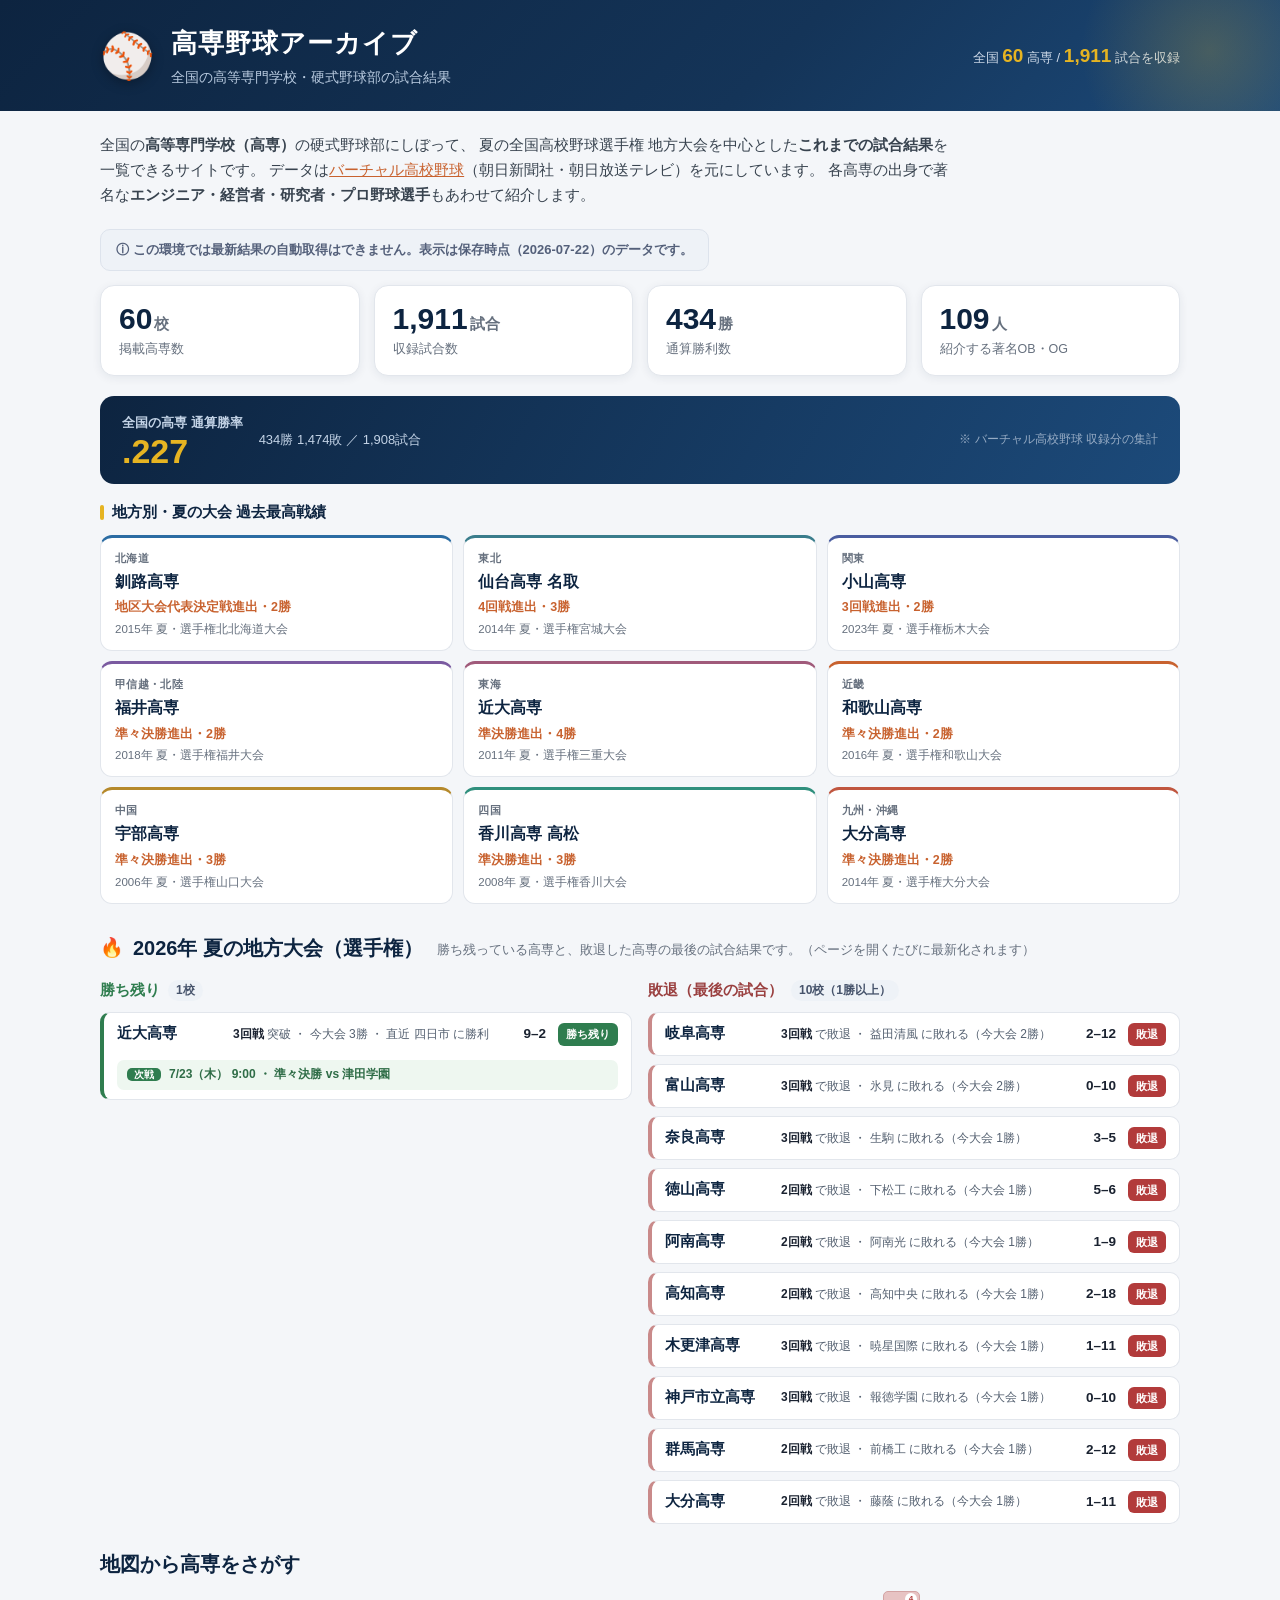
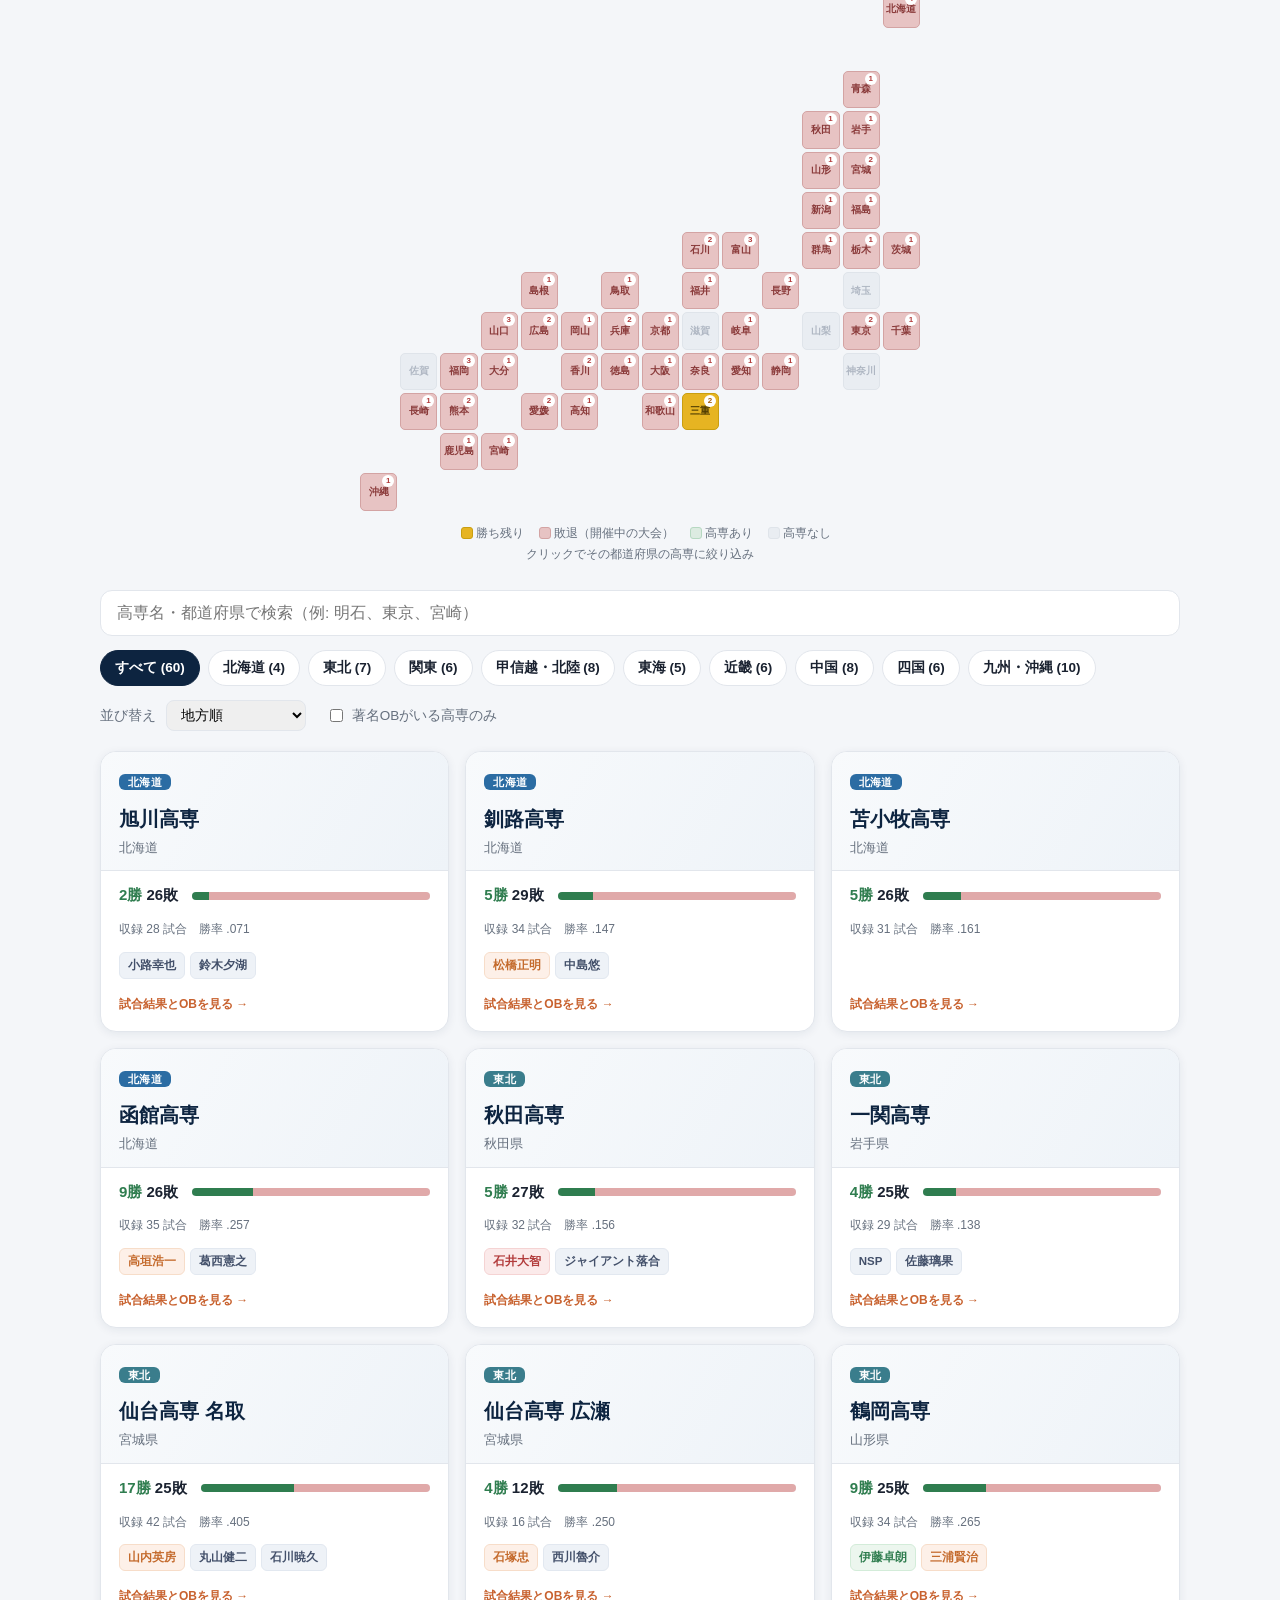
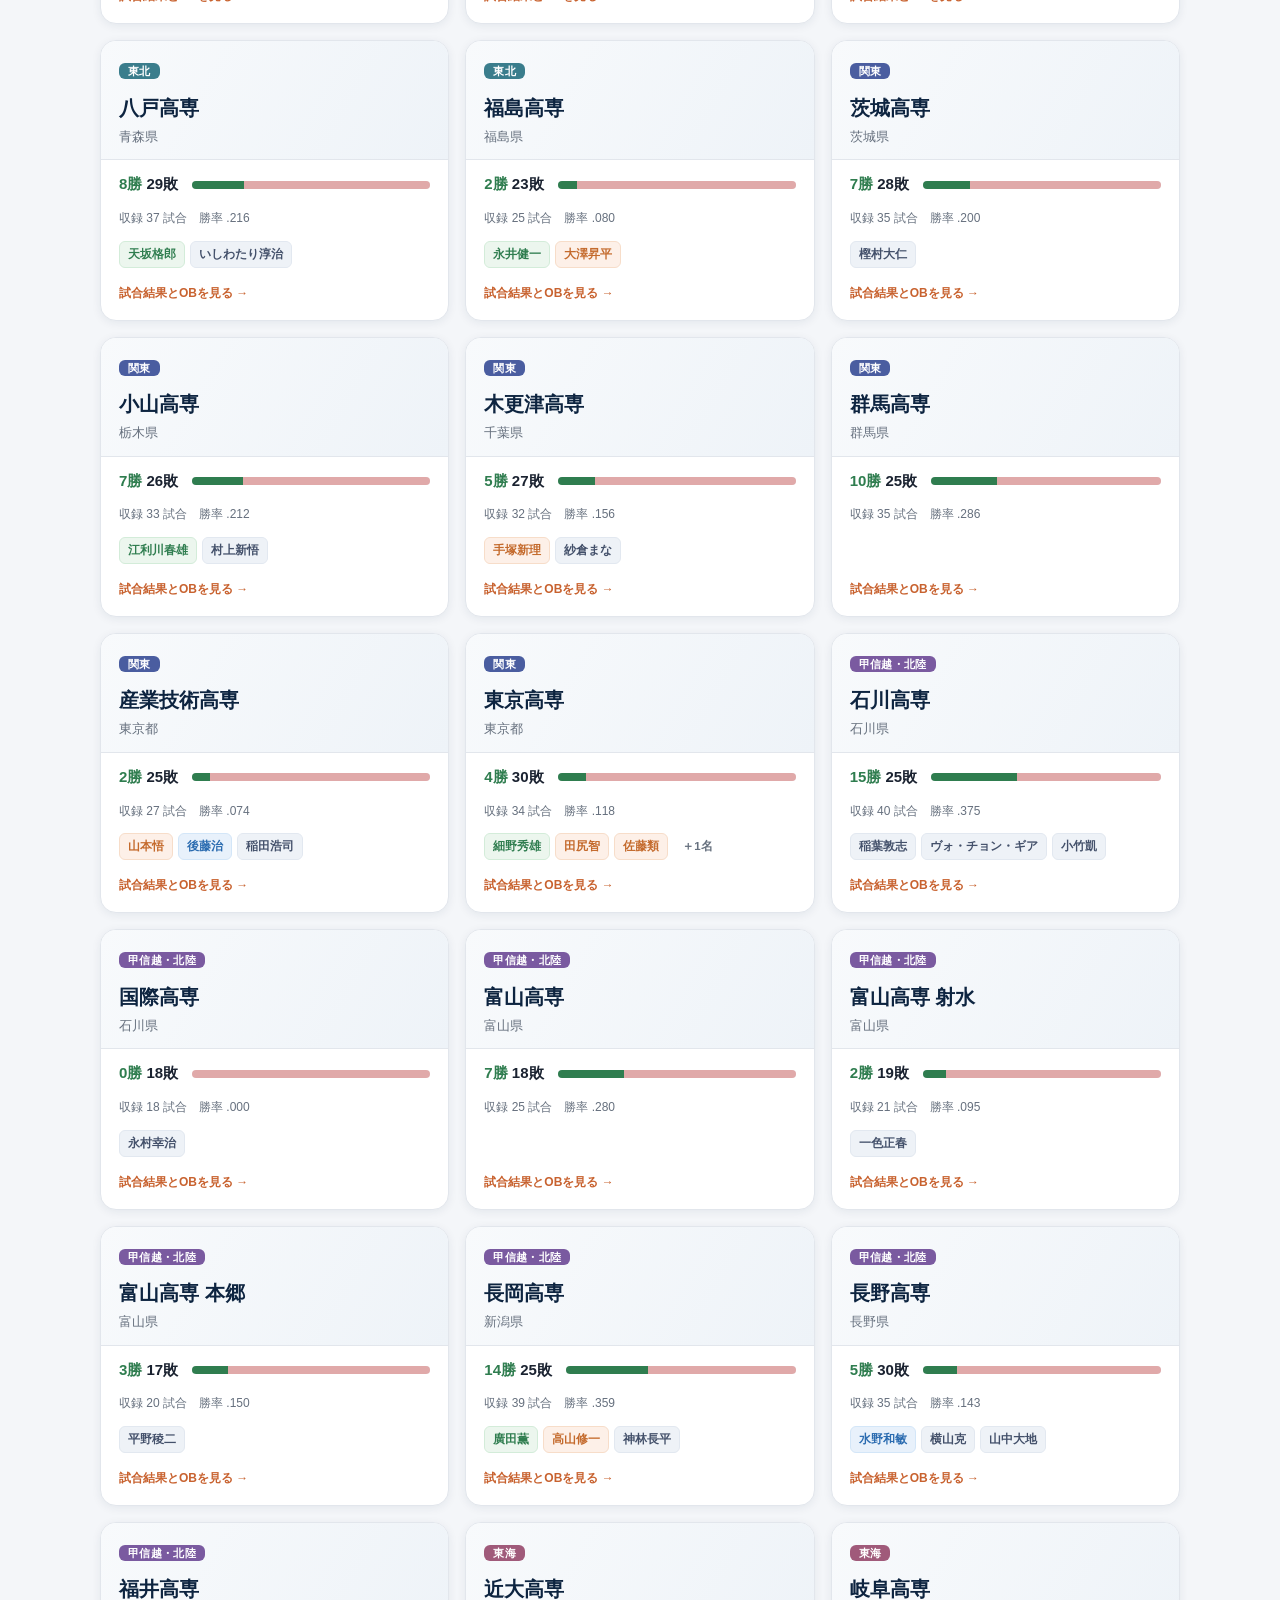
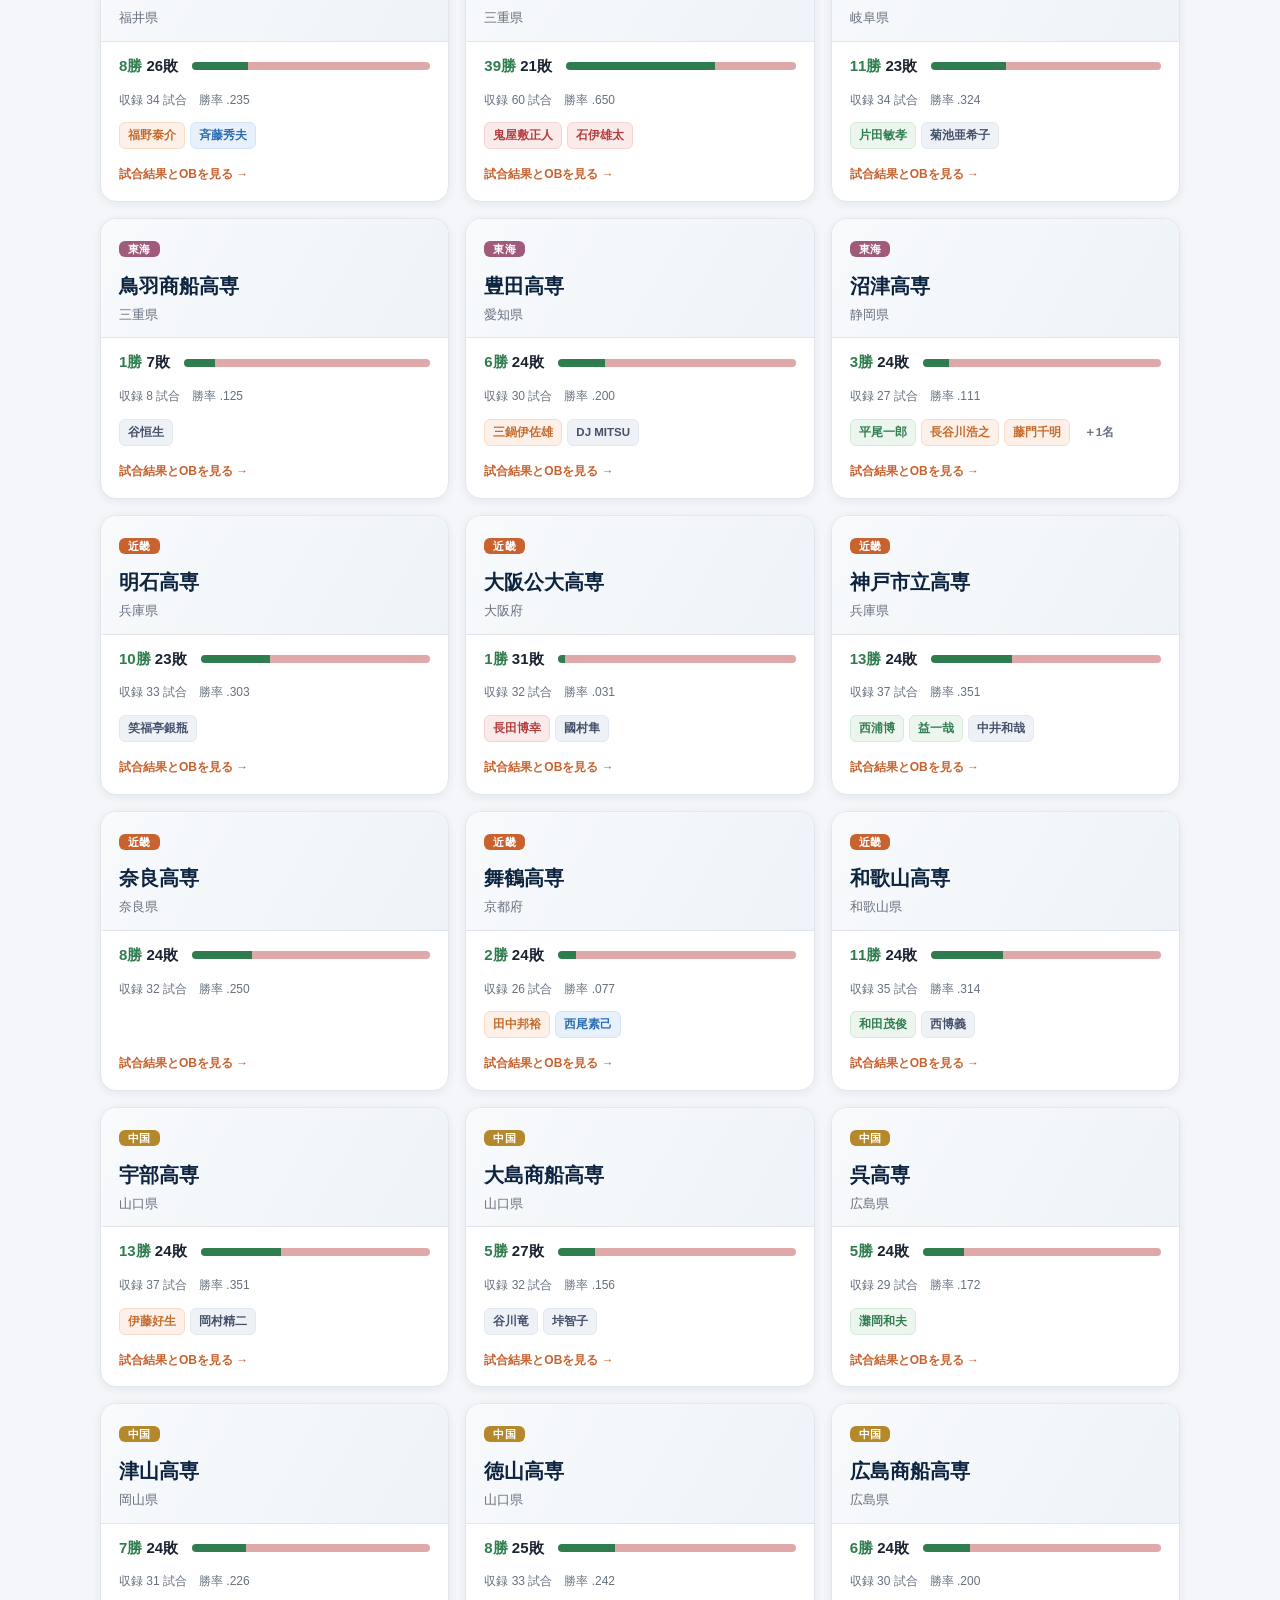
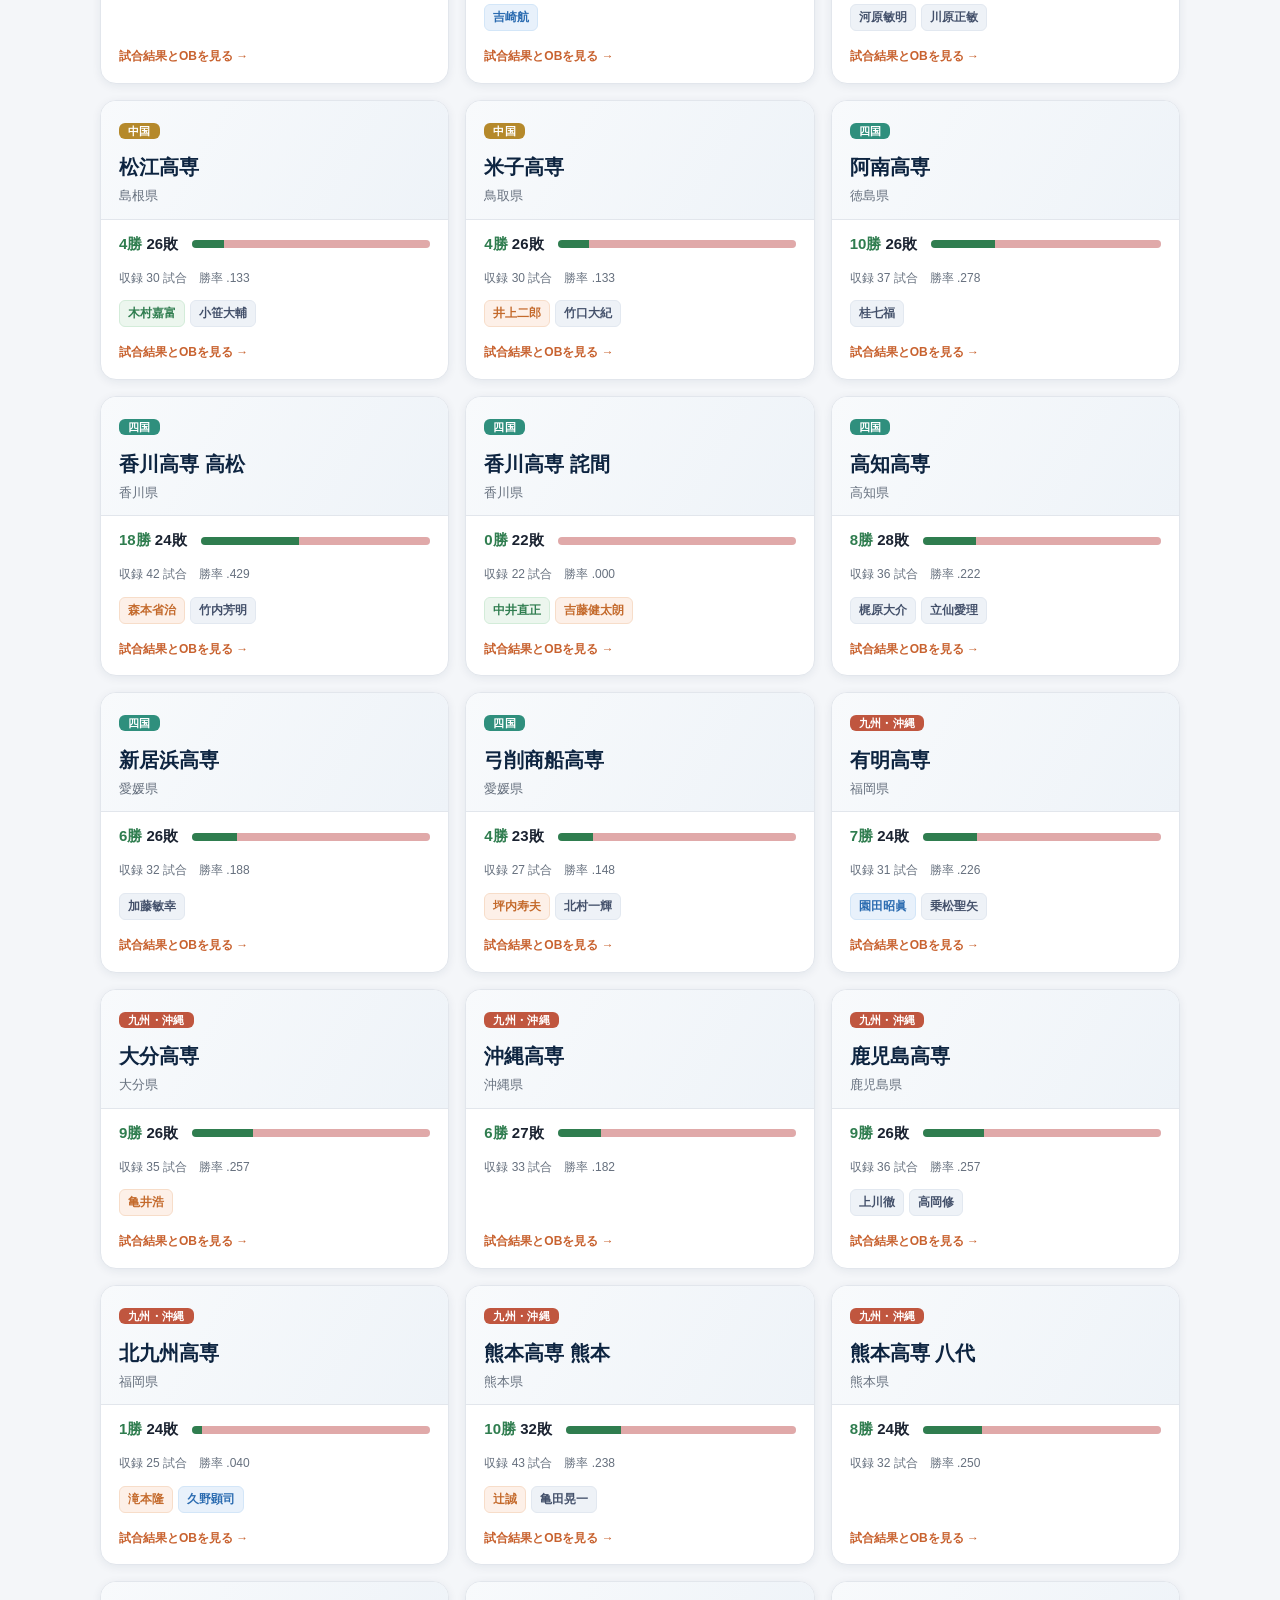
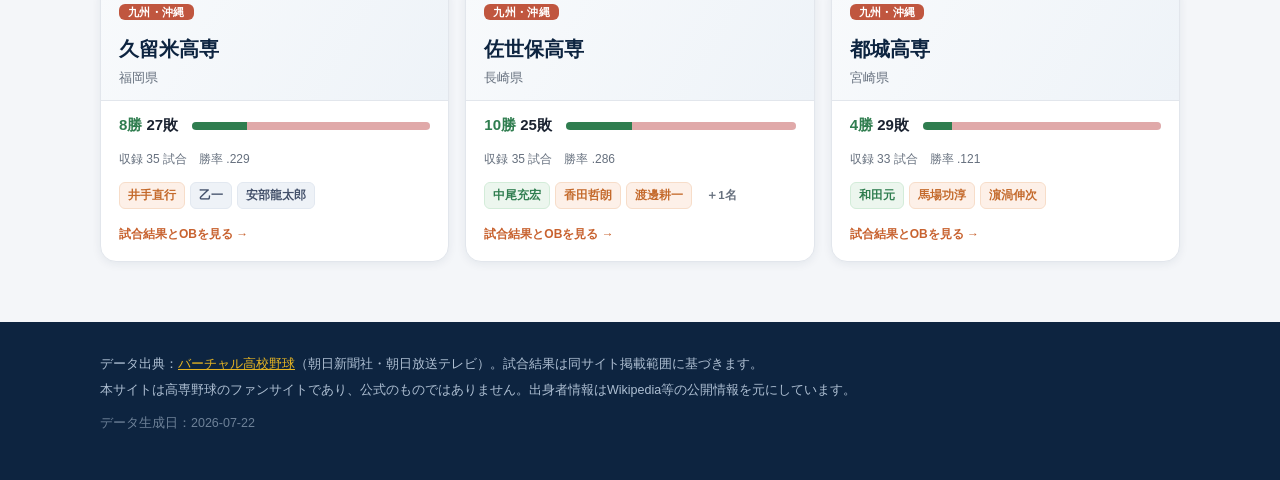
==== commit 55c08a3d: "統計・地方別最高戦績・次戦予定・地図の色分けを追加 - STATS下に「全国の高専 通算勝率」と「地方別・夏の大会 過去最高戦績」   （学校名・年・大会名・到達ラウンド）を表示。 - 勝ち残り校に「" ====
--- a/index.html
+++ b/index.html
@@ -36,6 +36,14 @@
 
 <section class="stats wrap" id="statsRow"></section>
 
+<section class="records wrap" id="recordsSection">
+  <div class="rec-winrate" id="recWinrate"></div>
+  <div class="rec-region">
+    <h3 class="rec-h">地方別・夏の大会 過去最高戦績</h3>
+    <div class="rec-region-grid" id="recRegionGrid"></div>
+  </div>
+</section>
+
 <section class="current wrap" id="currentSection" hidden>
   <div class="current-head">
     <h2 id="currentTitle">開催中の大会</h2>
@@ -59,7 +67,13 @@
     <div class="map-selected" id="mapSelected" hidden></div>
   </div>
   <div class="jpmap" id="jpMap"></div>
-  <p class="map-legend"><span class="lg-swatch has"></span>高専のある都道府県（クリックで絞り込み）　<span class="lg-swatch none"></span>高専なし</p>
+  <p class="map-legend">
+    <span class="lg-swatch alive"></span>勝ち残り
+    <span class="lg-swatch out"></span>敗退（開催中の大会）
+    <span class="lg-swatch has"></span>高専あり
+    <span class="lg-swatch none"></span>高専なし
+    <br>クリックでその都道府県の高専に絞り込み
+  </p>
 </section>
 
 <section class="controls wrap">
--- a/assets/style.css
+++ b/assets/style.css
@@ -47,6 +47,7 @@
 .live-status{margin:16px 0 -4px;padding:9px 15px;border-radius:10px;font-size:13px;font-weight:700;display:inline-flex;align-items:center;gap:9px}
 .live-status.loading{background:#fff6ea;color:#a5601f;border:1px solid #f2dcbf}
 .live-status.done{background:#ecf6ee;color:#2f7d4f;border:1px solid #d3ecd9}
+.live-status.info{background:#eef2f7;color:#54607a;border:1px solid #dde3ec;font-weight:600}
 .live-status .ls-dot{width:9px;height:9px;border-radius:50%;background:var(--dirt);position:relative;flex:none}
 .live-status.loading .ls-dot{animation:pulse 1s ease-in-out infinite}
 @keyframes pulse{0%,100%{opacity:.35;transform:scale(.8)}50%{opacity:1;transform:scale(1.15)}}
@@ -58,6 +59,31 @@
 .stat-card .num{font-size:30px;font-weight:800;color:var(--navy);line-height:1.1}
 .stat-card .num small{font-size:15px;color:var(--muted);font-weight:700;margin-left:2px}
 .stat-card .lbl{font-size:12.5px;color:var(--muted);margin-top:4px}
+
+/* records (勝率・地方別最高戦績) */
+.records{padding:14px 20px 6px}
+.rec-winrate{display:flex;align-items:center;gap:16px;background:linear-gradient(120deg,#0d2440,#1c4a7a);color:#fff;border-radius:14px;padding:16px 22px;margin-bottom:16px;flex-wrap:wrap}
+.rec-winrate .rw-label{font-size:13px;color:#c3d3e6;font-weight:700}
+.rec-winrate .rw-big{font-size:34px;font-weight:800;font-variant-numeric:tabular-nums;color:var(--gold);line-height:1}
+.rec-winrate .rw-sub{font-size:13px;color:#c3d3e6}
+.rec-winrate .rw-note{font-size:12px;color:#96abc4;margin-left:auto}
+.rec-h{font-size:15px;color:var(--navy);margin:0 0 10px;display:flex;align-items:center;gap:8px}
+.rec-h::before{content:"";width:4px;height:15px;background:var(--gold);border-radius:2px}
+.rec-region-grid{display:grid;grid-template-columns:repeat(3,1fr);gap:10px}
+.rec-card{background:var(--card);border:1px solid var(--line);border-radius:12px;padding:11px 14px;border-top:3px solid var(--grass)}
+.rec-card .rc-region{font-size:11px;font-weight:800;color:var(--muted);letter-spacing:.03em}
+.rec-card .rc-school{font-size:15.5px;font-weight:800;color:var(--navy);margin:2px 0 3px}
+.rec-card .rc-ach{font-size:12.5px;color:var(--dirt);font-weight:800}
+.rec-card .rc-meta{font-size:11.5px;color:var(--muted);margin-top:2px}
+.rec-card[data-r="北海道"]{border-top-color:#2b6ca3}
+.rec-card[data-r="東北"]{border-top-color:#3a7d8c}
+.rec-card[data-r="関東"]{border-top-color:#4a5da0}
+.rec-card[data-r="甲信越・北陸"]{border-top-color:#7a5aa0}
+.rec-card[data-r="東海"]{border-top-color:#a05a7a}
+.rec-card[data-r="近畿"]{border-top-color:var(--dirt)}
+.rec-card[data-r="中国"]{border-top-color:#b5892b}
+.rec-card[data-r="四国"]{border-top-color:#2f8f7d}
+.rec-card[data-r="九州・沖縄"]{border-top-color:#c0563f}
 
 /* current tournament */
 .current{padding:22px 20px 6px}
@@ -84,6 +110,11 @@
 .cur-badge.alive{background:var(--win)}
 .cur-badge.out{background:#b23b3b}
 .current-empty{font-size:12.5px;color:var(--muted);padding:8px 2px}
+.cur-next{flex-basis:100%;margin-top:2px;font-size:12px;color:#2f6d47;font-weight:700;background:#eef7f0;border-radius:7px;padding:5px 10px}
+.cur-next .cn-label{background:var(--win);color:#fff;font-size:10px;font-weight:800;padding:1px 7px;border-radius:5px;margin-right:8px}
+.cur-next.tbd{color:var(--muted);background:#f1f3f6}
+.cur-next.tbd .cn-label{background:#8892a0}
+.cur-item{flex-wrap:wrap}
 
 /* japan map */
 .mapwrap{padding:18px 20px 4px}
@@ -99,10 +130,18 @@
 .pref-tile.has .pt-n{font-size:10px}
 .pref-tile.has .pt-c{position:absolute;top:1px;right:2px;font-size:8px;font-weight:800;color:var(--dirt);background:#fff;border-radius:99px;min-width:12px;height:12px;line-height:12px}
 .pref-tile.has:hover .pt-c{color:var(--grass)}
-.pref-tile.active{background:var(--dirt);border-color:var(--dirt);color:#fff;transform:scale(1.08);z-index:2;box-shadow:var(--shadow)}
-.pref-tile.active .pt-c{color:var(--dirt)}
-.map-legend{text-align:center;font-size:11.5px;color:var(--muted);margin:12px 0 0}
-.lg-swatch{display:inline-block;width:12px;height:12px;border-radius:3px;vertical-align:-2px;margin:0 3px 0 10px}
+.pref-tile.active{outline:3px solid var(--navy);outline-offset:0;z-index:3;transform:scale(1.1)}
+/* 開催中の勝ち残り／敗退 の色分け */
+.pref-tile.alive-p{background:#e6b422;border-color:#c99e10;color:#4a3800;cursor:pointer}
+.pref-tile.alive-p:hover{background:#f0c53a;transform:scale(1.08);z-index:2;box-shadow:var(--shadow)}
+.pref-tile.alive-p .pt-c{color:#a5600f}
+.pref-tile.out-p{background:#e7c3c3;border-color:#d3a3a3;color:#8a3a3a;cursor:pointer}
+.pref-tile.out-p:hover{background:#c96a6a;color:#fff;transform:scale(1.08);z-index:2;box-shadow:var(--shadow)}
+.pref-tile.out-p .pt-c{color:#b23b3b}
+.map-legend{text-align:center;font-size:11.5px;color:var(--muted);margin:12px 0 0;line-height:1.9}
+.lg-swatch{display:inline-block;width:12px;height:12px;border-radius:3px;vertical-align:-2px;margin:0 3px 0 12px}
+.lg-swatch.alive{background:#e6b422;border:1px solid #c99e10}
+.lg-swatch.out{background:#e7c3c3;border:1px solid #d3a3a3}
 .lg-swatch.has{background:#dcebe1;border:1px solid #b6d8c1}
 .lg-swatch.none{background:#e9edf2;border:1px solid #dfe4ea}
 
